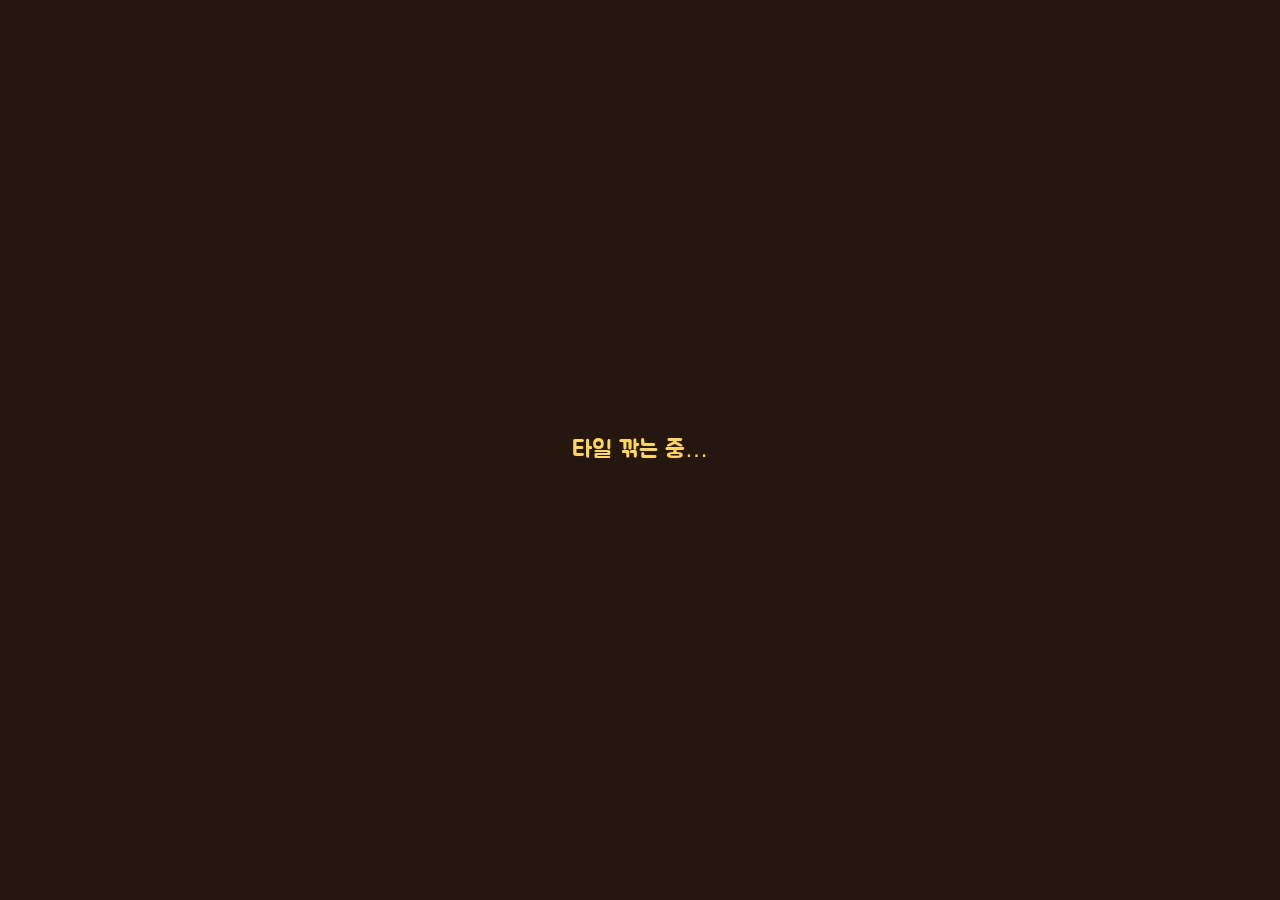
==== index.html @ 224e346f "시험 끝! 타일 배틀: 3D 타일 클라이밍 게임 첫 버전 - Three.js 3D 테이블·타일·연출, Web Audio 합성 사운드 - AI 대전(3단계)과 한 기기 핫시트 모드 " ====
<!doctype html>
<html lang="ko">
<head>
  <meta charset="utf-8" />
  <meta name="viewport" content="width=device-width, initial-scale=1, viewport-fit=cover, user-scalable=no" />
  <meta name="theme-color" content="#24170f" />
  <meta name="description" content="시험 끝나고 친구들과 즐기는 3D 타일 클라이밍 게임" />
  <title>시험 끝! 타일 배틀</title>
  <link rel="preconnect" href="https://fonts.googleapis.com" />
  <link rel="preconnect" href="https://fonts.gstatic.com" crossorigin />
  <link href="https://fonts.googleapis.com/css2?family=Jua&family=IBM+Plex+Sans+KR:wght@400;600&display=swap" rel="stylesheet" />
  <link rel="stylesheet" href="./style.css" />
  <script type="importmap">
    {
      "imports": {
        "three": "https://cdn.jsdelivr.net/npm/three@0.160.0/build/three.module.js",
        "three/addons/": "https://cdn.jsdelivr.net/npm/three@0.160.0/examples/jsm/"
      }
    }
  </script>
</head>
<body>
  <div id="stage"></div>
  <div id="labels" aria-hidden="true"></div>
  <canvas id="confetti" aria-hidden="true"></canvas>

  <!-- 불러오는 중 -->
  <div id="loading" class="screen is-active">
    <p class="loading-text">타일 깎는 중…</p>
  </div>

  <!-- 타이틀 -->
  <section id="screen-title" class="screen" aria-label="타이틀">
    <div class="title-wrap">
      <div class="stamp">시험 끝!</div>
      <h1 class="title">타일 배틀</h1>
      <p class="title-sub">숫자 타일로 겨루는 클라이밍 게임</p>
      <button class="btn primary big" id="btn-title-start">시작하기</button>
    </div>
  </section>

  <!-- 메인 메뉴 -->
  <section id="screen-menu" class="screen" aria-label="메인 메뉴">
    <div class="sheet menu-sheet">
      <header class="sheet-head"><span class="mini-stamp">끝!</span> 타일 배틀</header>
      <div class="menu-list">
        <button class="btn primary big" data-go="solo">🤖 혼자 하기 <small>AI와 대결</small></button>
        <button class="btn big" data-go="hot">👥 같이 하기 <small>한 기기로 돌려 가며</small></button>
        <button class="btn" data-go="tutorial">🎓 튜토리얼 다시 보기</button>
        <div class="menu-row">
          <button class="btn" data-go="rules">📜 규칙</button>
          <button class="btn" data-go="settings">⚙️ 설정</button>
        </div>
      </div>
    </div>
  </section>

  <!-- 게임 설정 -->
  <section id="screen-setup" class="screen" aria-label="게임 설정">
    <form class="sheet setup-sheet" id="setup-form" onsubmit="return false">
      <header class="sheet-head" id="setup-title">혼자 하기</header>
      <div class="field" id="field-nick">
        <label for="nick">닉네임</label>
        <input id="nick" maxlength="8" autocomplete="off" />
      </div>
      <fieldset class="field">
        <legend>인원</legend>
        <div class="seg" data-name="count">
          <label><input type="radio" name="count" value="3" checked /><span>3명</span></label>
          <label><input type="radio" name="count" value="4" /><span>4명</span></label>
          <label><input type="radio" name="count" value="5" /><span>5명</span></label>
        </div>
      </fieldset>
      <fieldset class="field" id="field-diff">
        <legend>AI 난이도</legend>
        <div class="seg">
          <label><input type="radio" name="diff" value="easy" /><span>쉬움</span></label>
          <label><input type="radio" name="diff" value="normal" checked /><span>보통</span></label>
          <label><input type="radio" name="diff" value="hard" /><span>어려움</span></label>
        </div>
      </fieldset>
      <fieldset class="field">
        <legend>라운드 수</legend>
        <div class="seg">
          <label><input type="radio" name="rounds" value="3" /><span>3판</span></label>
          <label><input type="radio" name="rounds" value="5" checked /><span>5판</span></label>
          <label><input type="radio" name="rounds" value="7" /><span>7판</span></label>
        </div>
      </fieldset>
      <div class="field" id="field-names" hidden>
        <label>참가자 이름</label>
        <div id="names-list" class="names-list"></div>
      </div>
      <div class="sheet-actions">
        <button type="button" class="btn" data-go="menu">뒤로</button>
        <button type="button" class="btn primary" id="btn-start-game">게임 시작</button>
      </div>
    </form>
  </section>

  <!-- 설정 -->
  <section id="screen-settings" class="screen" aria-label="설정">
    <div class="sheet">
      <header class="sheet-head">설정</header>
      <div class="field">
        <label for="vol-bgm">배경음 <output id="out-bgm"></output></label>
        <input type="range" id="vol-bgm" min="0" max="1" step="0.05" />
      </div>
      <div class="field">
        <label for="vol-sfx">효과음 <output id="out-sfx"></output></label>
        <input type="range" id="vol-sfx" min="0" max="1" step="0.05" />
      </div>
      <label class="check"><input type="checkbox" id="chk-mute" /> 모든 소리 끄기</label>
      <fieldset class="field">
        <legend>그래픽 품질</legend>
        <div class="seg">
          <label><input type="radio" name="quality" value="high" /><span>높음</span></label>
          <label><input type="radio" name="quality" value="low" /><span>낮음 (느린 PC)</span></label>
        </div>
      </fieldset>
      <div class="sheet-actions">
        <button class="btn" id="btn-reset-tutorial">튜토리얼 처음부터 다시 띄우기</button>
        <button class="btn primary" data-go="menu">완료</button>
      </div>
    </div>
  </section>

  <!-- 규칙 -->
  <section id="screen-rules" class="screen" aria-label="규칙">
    <div class="sheet rules-sheet">
      <header class="sheet-head">규칙 한눈에 보기</header>
      <div class="rules-body" id="rules-body"></div>
      <div class="sheet-actions">
        <button class="btn primary" data-go="menu">닫기</button>
      </div>
    </div>
  </section>

  <!-- 게임 HUD -->
  <div id="hud" hidden>
    <div class="hud-top">
      <button class="icon-btn" id="btn-pause" aria-label="메뉴">☰</button>
      <div class="hud-info">
        <div class="hud-round" id="hud-round">라운드 1/5</div>
        <div class="hud-table" id="hud-table">구름 3을 가진 사람이 먼저 내요</div>
      </div>
      <button class="icon-btn" id="btn-sound" aria-label="소리 켜기/끄기">🔊</button>
      <button class="icon-btn" id="btn-help" aria-label="족보 강약표">?</button>
    </div>
    <div class="me-box" id="me-box"></div>
    <div class="turn-flag" id="turn-flag" hidden>내 차례!</div>
    <div class="action-bar" id="action-bar">
      <button class="btn sort-btn" id="btn-sort" aria-label="정렬 바꾸기">⇅ 숫자순</button>
      <button class="btn" id="btn-hint">💡 힌트</button>
      <button class="btn" id="btn-pass">패스</button>
      <button class="btn primary" id="btn-play">내기</button>
    </div>
  </div>

  <!-- 족보 강약표 -->
  <aside id="help-panel" class="sheet help-panel" hidden aria-label="족보 강약표">
    <header class="sheet-head">족보 강약표 <button class="icon-btn close" id="btn-help-close" aria-label="닫기">✕</button></header>
    <div id="help-body"></div>
  </aside>

  <!-- 튜토리얼 -->
  <div id="tutorial-layer" hidden>
    <div class="tut-spot" id="tut-spot"></div>
    <div class="tut-bubble" id="tut-bubble" role="dialog" aria-live="polite">
      <div class="tut-progress" id="tut-progress">1/6</div>
      <h2 id="tut-title"></h2>
      <div id="tut-body"></div>
      <div class="tut-actions">
        <button class="btn small" id="tut-skip">튜토리얼 건너뛰기</button>
        <span class="spacer"></span>
        <button class="btn small" id="tut-prev">이전</button>
        <button class="btn small primary" id="tut-next">다음</button>
      </div>
    </div>
  </div>

  <!-- 공용 모달 -->
  <div id="modal" class="modal" hidden>
    <div class="sheet modal-sheet" role="dialog" aria-modal="true">
      <header class="sheet-head" id="modal-title"></header>
      <div id="modal-body"></div>
      <div class="sheet-actions" id="modal-actions"></div>
    </div>
  </div>

  <div id="banner" class="banner" aria-live="polite"></div>
  <div id="toast" class="toast" role="status" aria-live="polite"></div>

  <noscript>이 게임은 자바스크립트가 필요해요.</noscript>
  <script type="module" src="./js/main.js"></script>
  <script>
    // 학교망에서 CDN이 막혀 모듈을 못 불러오면 안내
    setTimeout(function () {
      var l = document.getElementById("loading");
      if (l && l.classList.contains("is-active")) l.innerHTML = "<p class=loading-text>불러오기가 오래 걸려요. 인터넷 연결을 확인하고 새로고침해 주세요.</p>";
    }, 15000);
  </script>
</body>
</html>
---- style.css ----
/* 시험 끝! 타일 배틀 — OMR 답안지 + 칠판 펠트 */
:root {
  --ink: #1d2b4f;          /* 남색 사인펜 */
  --ink-soft: #4a5679;
  --omr: #d9486a;          /* OMR 카드 분홍 선 */
  --omr-line: #f6d3dc;
  --paper: #ffffff;
  --hl: #ffd84d;           /* 형광펜 */
  --felt: #1f5240;
  --wood: #24170f;
  --ok: #15803d;
  --radius-lg: 18px;
  --radius-sm: 12px;
  --bar-h: 76px;
  --safe-b: env(safe-area-inset-bottom, 0px);
  --safe-t: env(safe-area-inset-top, 0px);
  --display: "Jua", "Apple SD Gothic Neo", "Malgun Gothic", sans-serif;
  --body: "IBM Plex Sans KR", "Apple SD Gothic Neo", "Malgun Gothic", sans-serif;
}

* { box-sizing: border-box; }
html, body {
  margin: 0;
  height: 100%;
  overflow: hidden;
  background: var(--wood);
  color: var(--ink);
  font-family: var(--body);
  -webkit-tap-highlight-color: transparent;
  touch-action: manipulation;
  user-select: none;
}
button, input { font: inherit; color: inherit; }
[hidden] { display: none !important; }

#stage { position: fixed; inset: 0; }
#stage canvas { display: block; width: 100%; height: 100%; touch-action: none; }
#confetti { position: fixed; inset: 0; width: 100%; height: 100%; pointer-events: none; z-index: 60; }
#labels { position: fixed; inset: 0; pointer-events: none; z-index: 5; }

/* ---------- 화면 ---------- */
.screen {
  position: fixed; inset: 0;
  display: none;
  align-items: center; justify-content: center;
  padding: calc(16px + var(--safe-t)) 16px calc(16px + var(--safe-b));
  z-index: 20;
  overflow-y: auto;
}
.screen.is-active { display: flex; }
#loading { background: var(--wood); z-index: 100; }
.loading-text { font-family: var(--display); color: var(--hl); font-size: 1.5rem; }

/* ---------- 답안지 시트 ---------- */
.sheet {
  position: relative;
  width: min(440px, 100%);
  max-height: 100%;
  overflow-y: auto;
  background:
    linear-gradient(90deg, transparent 22px, var(--omr) 22px, var(--omr) 24px, transparent 24px, transparent 27px, var(--omr) 27px, var(--omr) 28px, transparent 28px),
    repeating-linear-gradient(180deg, var(--paper) 0 31px, var(--omr-line) 31px 32px);
  border-radius: var(--radius-lg);
  padding: 0 20px 20px 44px;
  box-shadow: 0 18px 40px rgba(0, 0, 0, 0.45), 0 2px 0 rgba(0, 0, 0, 0.15);
}
.sheet-head {
  position: sticky; top: 0; z-index: 1;
  margin: 0 -20px 14px -44px;
  padding: 14px 20px 12px 44px;
  background: var(--omr);
  color: #fff;
  font-family: var(--display);
  font-size: 1.45rem;
  letter-spacing: 0.02em;
  border-radius: var(--radius-lg) var(--radius-lg) 0 0;
  display: flex; align-items: center; gap: 10px;
}
.mini-stamp {
  display: inline-grid; place-items: center;
  width: 40px; height: 40px;
  border: 3px solid #fff; border-radius: 50%;
  font-size: 1rem; transform: rotate(-12deg);
}
.sheet-actions { display: flex; gap: 10px; justify-content: flex-end; flex-wrap: wrap; margin-top: 18px; }

/* ---------- 버튼 ---------- */
.btn {
  min-height: 48px;
  padding: 10px 18px;
  border: 2.5px solid var(--ink);
  border-radius: var(--radius-sm);
  background: var(--paper);
  color: var(--ink);
  font-family: var(--display);
  font-size: 1.1rem;
  cursor: pointer;
  box-shadow: 0 3px 0 var(--ink);
  transition: transform 0.08s, box-shadow 0.08s, background 0.15s;
}
.btn:active { transform: translateY(3px); box-shadow: 0 0 0 var(--ink); }
.btn:focus-visible, .icon-btn:focus-visible, .seg input:focus-visible + span { outline: 3px solid var(--hl); outline-offset: 3px; }
.btn.primary { background: var(--hl); }
.btn.big { min-height: 64px; font-size: 1.3rem; display: flex; flex-direction: column; align-items: center; justify-content: center; gap: 2px; }
.btn.big small { font-family: var(--body); font-size: 0.8rem; color: var(--ink-soft); }
.btn.small { min-height: 44px; padding: 6px 12px; font-size: 0.98rem; }
.btn.is-off { opacity: 0.42; box-shadow: none; transform: none; }
.btn.is-on { background: var(--ink); color: #fff; }

.icon-btn {
  width: 46px; height: 46px;
  border: none; border-radius: 50%;
  background: rgba(255, 255, 255, 0.92);
  color: var(--ink);
  font-size: 1.25rem; font-weight: 700;
  cursor: pointer;
  box-shadow: 0 3px 10px rgba(0, 0, 0, 0.35);
  flex: none;
}
.icon-btn.close { margin-left: auto; width: 38px; height: 38px; background: rgba(255,255,255,0.2); color: #fff; box-shadow: none; }

/* ---------- 타이틀 ---------- */
#screen-title { background: radial-gradient(ellipse at center, transparent 30%, rgba(20, 12, 6, 0.55) 100%); }
.title-wrap { text-align: center; color: #fff; text-shadow: 0 4px 18px rgba(0, 0, 0, 0.6); }
.stamp {
  display: inline-block;
  font-family: var(--display);
  font-size: clamp(2.4rem, 9vw, 4rem);
  color: var(--omr);
  border: 6px solid var(--omr);
  border-radius: 22px;
  padding: 2px 22px;
  background: rgba(255, 255, 255, 0.93);
  text-shadow: none;
  transform: rotate(-8deg);
  animation: stamp 0.7s cubic-bezier(.2,1.6,.4,1) 0.2s both;
}
@keyframes stamp { from { transform: rotate(-8deg) scale(2.6); opacity: 0; } to { transform: rotate(-8deg) scale(1); opacity: 1; } }
.title {
  margin: 10px 0 4px;
  font-family: var(--display);
  font-weight: 400;
  font-size: clamp(3.4rem, 15vw, 7rem);
  line-height: 1;
  color: var(--hl);
}
.title-sub { margin: 0 0 26px; font-size: 1.05rem; opacity: 0.9; }
.title-wrap .btn { display: inline-flex; padding: 10px 40px; }

/* ---------- 메뉴 ---------- */
.menu-list { display: grid; gap: 12px; }
.menu-row { display: grid; grid-template-columns: 1fr 1fr; gap: 12px; }

/* ---------- 폼 ---------- */
.field { border: 0; margin: 0 0 14px; padding: 0; }
.field > label, .field > legend { display: block; font-family: var(--display); font-size: 1.05rem; margin-bottom: 6px; padding: 0; }
.field input[type="text"], .field input:not([type]), .names-list input {
  width: 100%; min-height: 46px;
  border: 2px solid var(--ink); border-radius: 10px;
  padding: 8px 12px; background: #fff; user-select: text;
}
.seg { display: flex; gap: 8px; flex-wrap: wrap; }
.seg label { flex: 1; min-width: 70px; }
.seg input { position: absolute; opacity: 0; pointer-events: none; }
.seg span {
  display: flex; align-items: center; justify-content: center; gap: 6px;
  min-height: 46px; padding: 6px 10px;
  border: 2px solid var(--ink); border-radius: 999px;
  background: #fff; cursor: pointer;
  font-family: var(--display);
}
.seg span::before { content: ""; width: 14px; height: 18px; border: 2px solid var(--ink); border-radius: 50%; flex: none; }
.seg input:checked + span::before { background: var(--ink); }
.seg input:checked + span { background: var(--hl); }
.names-list { display: grid; gap: 8px; }
.check { display: flex; align-items: center; gap: 10px; min-height: 44px; font-family: var(--display); margin-bottom: 12px; }
.check input { width: 22px; height: 22px; accent-color: var(--ink); }
input[type="range"] { width: 100%; accent-color: var(--omr); height: 32px; }
output { float: right; font-family: var(--body); color: var(--ink-soft); }

.rules-sheet { width: min(620px, 100%); }
.rules-body { line-height: 1.75; }
.rules-body h3 { font-family: var(--display); font-weight: 400; font-size: 1.15rem; margin: 16px 0 4px; color: var(--omr); }
.rules-body p, .rules-body ul { margin: 0 0 8px; }
.rules-body ul { padding-left: 20px; }

/* ---------- HUD ---------- */
#hud { position: fixed; inset: 0; pointer-events: none; z-index: 10; }
#hud > * { pointer-events: auto; }
.hud-top {
  position: absolute; top: calc(10px + var(--safe-t)); left: 10px; right: 10px;
  display: flex; align-items: center; gap: 8px;
  pointer-events: none;
}
.hud-top > * { pointer-events: auto; }
.hud-info {
  flex: 1; min-width: 0;
  display: flex; flex-direction: column; align-items: center;
  pointer-events: none !important;
}
.hud-round {
  font-family: var(--display); color: var(--hl); font-size: 0.95rem;
  text-shadow: 0 2px 6px rgba(0,0,0,.6);
}
.hud-table {
  max-width: 100%;
  margin-top: 4px;
  padding: 6px 14px;
  background: rgba(255,255,255,0.94);
  border-radius: 999px;
  font-family: var(--display);
  font-size: 1rem;
  white-space: nowrap; overflow: hidden; text-overflow: ellipsis;
  box-shadow: 0 3px 10px rgba(0,0,0,.3);
}
.hud-table img { width: 18px; height: 18px; vertical-align: -3px; }
.me-box {
  position: absolute; left: 10px; top: calc(64px + var(--safe-t));
  padding: 6px 12px;
  background: rgba(29, 43, 79, 0.88);
  color: #fff;
  border-radius: 12px;
  font-size: 0.9rem;
  pointer-events: none !important;
}
.me-box b { color: var(--hl); font-family: var(--display); font-weight: 400; font-size: 1.05rem; }
.turn-flag {
  position: absolute; left: 50%; bottom: calc(var(--bar-h) + var(--safe-b) + 4px);
  margin-left: -50px; width: 100px; text-align: center;
  z-index: 2;
  padding: 6px 14px;
  background: var(--hl);
  border: 2.5px solid var(--ink);
  border-radius: 12px;
  font-family: var(--display); font-size: 1.1rem;
  animation: bob 1.2s ease-in-out infinite;
  pointer-events: none !important;
}
@keyframes bob { 50% { transform: translateY(-4px); } }
.action-bar {
  position: absolute; left: 0; right: 0; bottom: 0;
  height: calc(var(--bar-h) + var(--safe-b));
  padding: 10px 12px calc(10px + var(--safe-b));
  display: flex; align-items: center; justify-content: center; gap: 8px;
  background: linear-gradient(180deg, rgba(36,23,15,0) 0%, rgba(36,23,15,0.85) 40%);
}
.action-bar .btn { min-width: 76px; }
#btn-play { min-width: 104px; font-size: 1.25rem; }
.sort-btn { margin-right: auto; }
.action-bar.is-waiting #btn-play, .action-bar.is-waiting #btn-pass, .action-bar.is-waiting #btn-hint { opacity: 0.42; box-shadow: none; }

/* 좌석 이름표 */
.seat-label {
  position: absolute; left: 0; top: 0;
  transform: translate(-50%, -100%);
  min-width: 96px;
  padding: 6px 10px 6px 8px;
  background: rgba(255,255,255,0.95);
  border: 2.5px solid transparent;
  border-radius: 14px;
  display: flex; align-items: center; gap: 8px;
  box-shadow: 0 4px 12px rgba(0,0,0,.35);
  font-size: 0.85rem;
  white-space: nowrap;
  transition: border-color .2s;
}
.seat-label.is-turn { border-color: var(--hl); box-shadow: 0 0 0 4px rgba(255,216,77,.45), 0 4px 12px rgba(0,0,0,.35); }
.seat-label .avatar { font-size: 1.7rem; line-height: 1; }
.seat-label .name { font-family: var(--display); font-size: 1rem; display: block; }
.seat-label .meta { color: var(--ink-soft); }
.seat-label .bubble {
  position: absolute; left: 50%; bottom: calc(100% + 6px);
  transform: translateX(-50%);
  padding: 4px 10px;
  background: var(--ink); color: #fff;
  border-radius: 10px;
  font-family: var(--display); font-size: 0.95rem;
  opacity: 0; transition: opacity .2s;
}
.seat-label .bubble.show { opacity: 1; }

/* ---------- 강약표 ---------- */
.help-panel {
  position: fixed; z-index: 40;
  top: calc(64px + var(--safe-t)); right: 12px;
  width: min(360px, calc(100% - 24px));
  max-height: calc(100% - 64px - var(--bar-h) - var(--safe-b) - var(--safe-t) - 16px);
}
.help-row { display: flex; align-items: center; gap: 8px; min-height: 32px; font-size: 0.92rem; }
.help-row strong { font-family: var(--display); font-weight: 400; font-size: 1rem; min-width: 7.5em; }
.help-tiles { display: flex; gap: 2px; flex-wrap: wrap; align-items: center; }
.help-tiles img { width: 22px; height: auto; border-radius: 3px; box-shadow: 0 1px 2px rgba(0,0,0,.3); }
.help-panel h4 { font-family: var(--display); font-weight: 400; margin: 12px 0 4px; color: var(--omr); font-size: 1.05rem; }
.suit-chip { display: inline-flex; align-items: center; gap: 2px; }
.suit-chip img { width: 20px; height: 20px; }

/* ---------- 모달 ---------- */
.modal {
  position: fixed; inset: 0; z-index: 50;
  display: flex; align-items: center; justify-content: center;
  padding: calc(16px + var(--safe-t)) 16px calc(16px + var(--safe-b));
  background: rgba(20, 12, 6, 0.55);
}
.modal.is-opaque { background: var(--felt); }
.modal-sheet { width: min(520px, 100%); animation: pop .25s cubic-bezier(.2,1.4,.4,1); }
@keyframes pop { from { transform: scale(.9); opacity: 0; } }
.result-table { width: 100%; border-collapse: collapse; font-size: 0.95rem; }
.result-table th, .result-table td { padding: 6px 4px; text-align: center; border-bottom: 1px solid var(--omr-line); height: 32px; }
.result-table th { font-family: var(--display); font-weight: 400; color: var(--ink-soft); }
.result-table td:first-child, .result-table th:first-child { text-align: left; }
.plus { color: var(--ok); font-weight: 600; }
.minus { color: var(--omr); font-weight: 600; }
.handoff { text-align: center; padding: 10px 0; }
.handoff .avatar { font-size: 4rem; }
.handoff p { font-size: 1.1rem; }
.note { color: var(--ink-soft); font-size: 0.9rem; margin: 8px 0 0; }

/* 시상대 */
.podium { display: flex; align-items: flex-end; justify-content: center; gap: 8px; height: 220px; margin: 6px 0 10px; }
.podium .step { flex: 1; max-width: 120px; display: flex; flex-direction: column; align-items: center; justify-content: flex-end; }
.podium .who { text-align: center; font-family: var(--display); font-size: 1rem; margin-bottom: 4px; }
.podium .who .avatar { display: block; font-size: 2.2rem; }
.podium .block {
  width: 100%;
  background: var(--ink); color: var(--hl);
  border-radius: 10px 10px 0 0;
  display: grid; place-items: center;
  font-family: var(--display); font-size: 1.8rem;
  transform-origin: bottom;
  animation: rise .7s cubic-bezier(.2,1.2,.4,1) both;
}
.podium .s1 .block { height: 120px; background: var(--omr); color: #fff; animation-delay: .9s; }
.podium .s2 .block { height: 84px; animation-delay: .5s; }
.podium .s3 .block { height: 56px; animation-delay: .1s; }
@keyframes rise { from { transform: scaleY(0); } }
.rest-list { margin: 0; padding: 0; list-style: none; line-height: 32px; }

/* ---------- 튜토리얼 ---------- */
#tutorial-layer { position: fixed; inset: 0; z-index: 30; pointer-events: none; }
.tut-spot {
  position: fixed;
  border-radius: 16px;
  box-shadow: 0 0 0 9999px rgba(10, 6, 3, 0.5);
  border: 3px dashed var(--hl);
  transition: all .35s cubic-bezier(.3,1,.4,1);
  pointer-events: none;
}
.tut-spot.is-none { box-shadow: none; border-color: transparent; }
.tut-bubble {
  position: fixed;
  left: 50%; top: calc(66px + var(--safe-t));
  transform: translateX(-50%);
  width: min(520px, calc(100% - 24px));
  max-height: 60vh;
  overflow-y: auto;
  padding: 14px 16px 0;
  background: var(--paper);
  border: 3px solid var(--ink);
  border-radius: var(--radius-lg);
  box-shadow: 0 10px 30px rgba(0,0,0,.45);
  pointer-events: auto;
  line-height: 1.6;
}
.tut-bubble h2 { font-family: var(--display); font-weight: 400; font-size: 1.3rem; margin: 0 0 4px; }
.tut-bubble p { margin: 0 0 6px; }
.tut-progress { position: absolute; top: 12px; right: 14px; font-family: var(--display); color: var(--omr); }
.tut-actions {
  position: sticky; bottom: 0;
  display: flex; gap: 8px; align-items: center;
  margin-top: 8px; padding: 6px 0 12px;
  background: var(--paper);
}
.tut-actions .spacer { flex: 1; }
.tut-ok { color: var(--ok); font-family: var(--display); font-size: 1.05rem; }
.tut-label {
  position: absolute; transform: translate(-100%, -50%);
  padding: 3px 10px;
  background: rgba(255,255,255,.95); color: var(--ink);
  border-radius: 8px;
  font-family: var(--display); font-size: 0.95rem;
  white-space: nowrap;
  box-shadow: 0 2px 8px rgba(0,0,0,.35);
}
.score-ex { width: 100%; border-collapse: collapse; margin: 4px 0; font-size: 0.92rem; }
.score-ex td { padding: 3px 4px; border-bottom: 1px solid var(--omr-line); }

/* ---------- 배너 / 토스트 ---------- */
.banner {
  position: fixed; left: 50%; top: 32%;
  transform: translate(-50%, -50%) scale(.6);
  z-index: 45;
  font-family: var(--display);
  font-size: clamp(2.2rem, 9vw, 4.4rem);
  color: var(--hl);
  -webkit-text-stroke: 2px var(--ink);
  text-shadow: 0 6px 0 var(--ink), 0 10px 24px rgba(0,0,0,.5);
  white-space: nowrap;
  opacity: 0;
  pointer-events: none;
}
.banner.show { animation: banner 1.5s cubic-bezier(.2,1.3,.4,1) forwards; }
@keyframes banner {
  0% { opacity: 0; transform: translate(-50%, -50%) scale(.5) rotate(-6deg); }
  15% { opacity: 1; transform: translate(-50%, -50%) scale(1.05) rotate(-3deg); }
  75% { opacity: 1; transform: translate(-50%, -50%) scale(1) rotate(-3deg); }
  100% { opacity: 0; transform: translate(-50%, -60%) scale(1) rotate(-3deg); }
}
.toast {
  position: fixed; left: 50%; bottom: calc(var(--bar-h) + var(--safe-b) + 56px);
  transform: translate(-50%, 20px);
  z-index: 55;
  max-width: calc(100% - 32px);
  padding: 10px 18px;
  background: var(--ink); color: #fff;
  border-radius: 12px;
  font-size: 0.98rem;
  opacity: 0; pointer-events: none;
  transition: opacity .2s, transform .2s;
}
.toast.show { opacity: 1; transform: translate(-50%, 0); }

/* ---------- 좁은 화면 ---------- */
@media (max-width: 560px) {
  :root { --bar-h: 70px; }
  .action-bar { gap: 6px; padding-left: 8px; padding-right: 8px; }
  .action-bar .btn { min-width: 0; padding: 6px 10px; font-size: 1rem; }
  #btn-play { min-width: 76px; font-size: 1.1rem; }
  .sort-btn { font-size: 0.88rem !important; }
  .seat-label { min-width: 0; padding: 4px 8px 4px 6px; gap: 5px; font-size: 0.75rem; }
  .seat-label .avatar { font-size: 1.3rem; }
  .seat-label .name { font-size: 0.88rem; }
  .sheet { padding-left: 38px; padding-right: 14px; }
  .sheet-head { margin-left: -38px; margin-right: -14px; padding-left: 38px; }
  .tut-bubble { font-size: 0.92rem; }
}

@media (prefers-reduced-motion: reduce) {
  *, *::before, *::after { animation-duration: .01ms !important; animation-iteration-count: 1 !important; transition-duration: .01ms !important; }
}
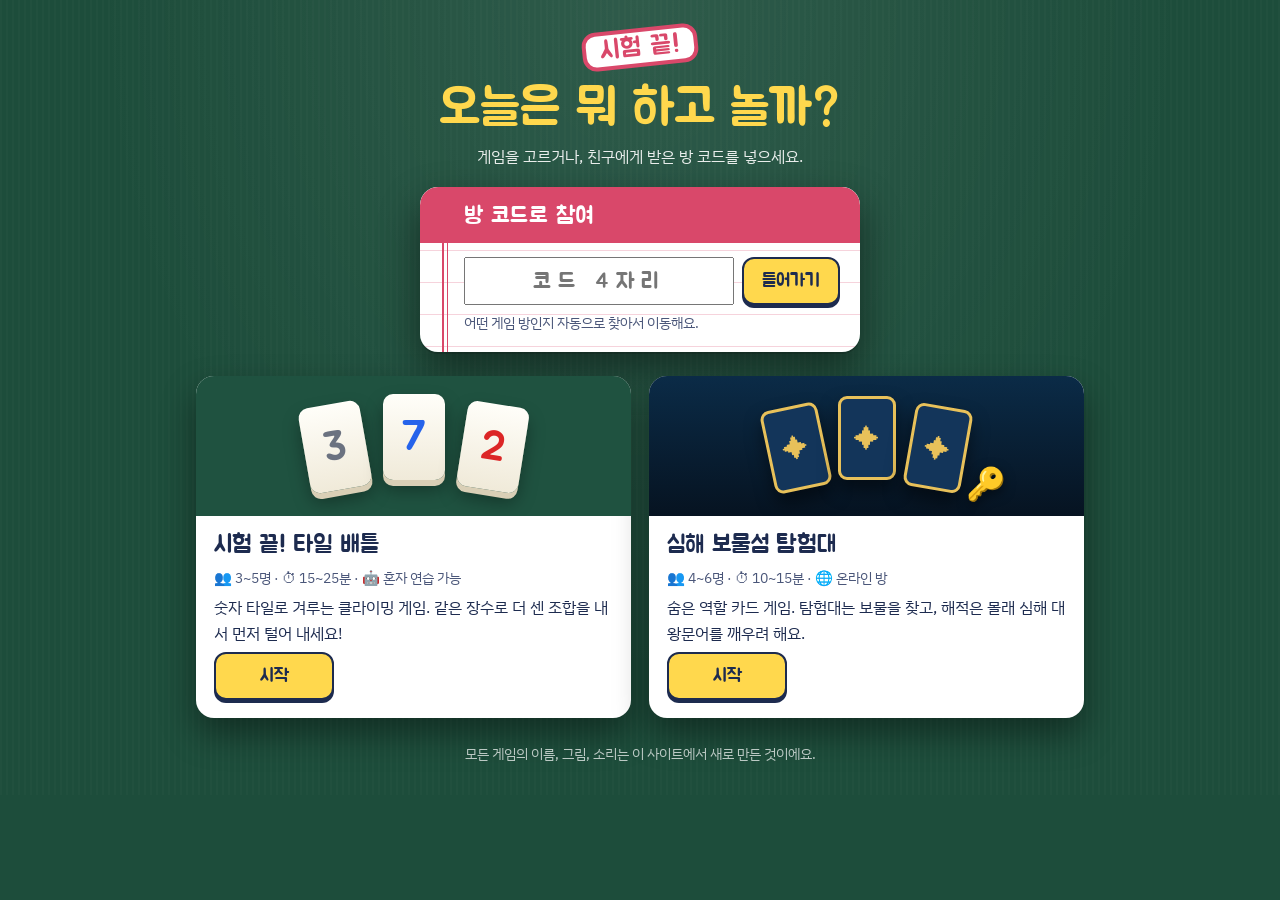
==== commit dcffb776: "게임 모음 허브 + 공용 대기방 서버 + 새 게임 '심해 보물섬 탐험대' - 첫 화면을 게임 고르기 허브로: 방 코드를 넣으면 어떤 게임인지 찾아서 이동, 예전 ?room= 링크 " ====
--- a/index.html
+++ b/index.html
@@ -2,203 +2,61 @@
 <html lang="ko">
 <head>
   <meta charset="utf-8" />
-  <meta name="viewport" content="width=device-width, initial-scale=1, viewport-fit=cover, user-scalable=no" />
-  <meta name="theme-color" content="#24170f" />
-  <meta name="description" content="시험 끝나고 친구들과 즐기는 3D 타일 클라이밍 게임" />
-  <title>시험 끝! 타일 배틀</title>
+  <meta name="viewport" content="width=device-width, initial-scale=1, viewport-fit=cover" />
+  <meta name="theme-color" content="#1d4d3b" />
+  <meta name="description" content="시험 끝나고 친구들과 즐기는 교실 게임 모음" />
+  <title>시험 끝! 게임 모음</title>
   <link rel="preconnect" href="https://fonts.googleapis.com" />
   <link rel="preconnect" href="https://fonts.gstatic.com" crossorigin />
   <link href="https://fonts.googleapis.com/css2?family=Jua&family=IBM+Plex+Sans+KR:wght@400;600&display=swap" rel="stylesheet" />
-  <link rel="stylesheet" href="./style.css" />
-  <script type="importmap">
-    {
-      "imports": {
-        "three": "https://cdn.jsdelivr.net/npm/three@0.160.0/build/three.module.js",
-        "three/addons/": "https://cdn.jsdelivr.net/npm/three@0.160.0/examples/jsm/"
-      }
-    }
-  </script>
+  <link rel="stylesheet" href="./shared/ui-core.css" />
+  <link rel="stylesheet" href="./hub.css" />
 </head>
-<body>
-  <div id="stage"></div>
-  <div id="labels" aria-hidden="true"></div>
-  <canvas id="confetti" aria-hidden="true"></canvas>
+<body class="hub">
+  <main class="hub-wrap">
+    <header class="hub-head">
+      <span class="stamp">시험 끝!</span>
+      <h1>오늘은 뭐 하고 놀까?</h1>
+      <p>게임을 고르거나, 친구에게 받은 방 코드를 넣으세요.</p>
+    </header>
 
-  <!-- 불러오는 중 -->
-  <div id="loading" class="screen is-active">
-    <p class="loading-text">타일 깎는 중…</p>
-  </div>
+    <section class="sheet join-sheet" aria-labelledby="join-title">
+      <header class="sheet-head" id="join-title">방 코드로 참여</header>
+      <div class="join-row">
+        <input id="hub-code" inputmode="numeric" pattern="[0-9]*" maxlength="4" placeholder="코드 4자리" autocomplete="off" aria-label="방 코드 4자리" />
+        <button class="btn primary" id="btn-hub-join">들어가기</button>
+      </div>
+      <p class="note" id="hub-join-note">어떤 게임 방인지 자동으로 찾아서 이동해요.</p>
+    </section>
 
-  <!-- 타이틀 -->
-  <section id="screen-title" class="screen" aria-label="타이틀">
-    <div class="title-wrap">
-      <div class="stamp">시험 끝!</div>
-      <h1 class="title">타일 배틀</h1>
-      <p class="title-sub">숫자 타일로 겨루는 클라이밍 게임</p>
-      <button class="btn primary big" id="btn-title-start">시작하기</button>
-    </div>
-  </section>
+    <section class="game-list" aria-label="게임 목록">
+      <article class="game-card tiles">
+        <div class="art" aria-hidden="true">
+          <span class="t t1">3</span><span class="t t2">7</span><span class="t t3">2</span>
+        </div>
+        <div class="body">
+          <h2>시험 끝! 타일 배틀</h2>
+          <p class="meta">👥 3~5명 · ⏱ 15~25분 · 🤖 혼자 연습 가능</p>
+          <p>숫자 타일로 겨루는 클라이밍 게임. 같은 장수로 더 센 조합을 내서 먼저 털어 내세요!</p>
+          <a class="btn primary" href="./games/tile-battle/">시작</a>
+        </div>
+      </article>
+      <article class="game-card sea">
+        <div class="art" aria-hidden="true">
+          <span class="c c1"></span><span class="c c2"></span><span class="c c3"></span><span class="key">🔑</span>
+        </div>
+        <div class="body">
+          <h2>심해 보물섬 탐험대</h2>
+          <p class="meta">👥 4~6명 · ⏱ 10~15분 · 🌐 온라인 방</p>
+          <p>숨은 역할 카드 게임. 탐험대는 보물을 찾고, 해적은 몰래 심해 대왕문어를 깨우려 해요.</p>
+          <a class="btn primary" href="./games/deep-sea/">시작</a>
+        </div>
+      </article>
+    </section>
+    <footer class="hub-foot">모든 게임의 이름, 그림, 소리는 이 사이트에서 새로 만든 것이에요.</footer>
+  </main>
 
-  <!-- 메인 메뉴 -->
-  <section id="screen-menu" class="screen" aria-label="메인 메뉴">
-    <div class="sheet menu-sheet">
-      <header class="sheet-head"><span class="mini-stamp">끝!</span> 타일 배틀</header>
-      <div class="menu-list">
-        <button class="btn primary big" data-go="solo">🤖 혼자 하기 <small>AI와 대결</small></button>
-        <button class="btn big" data-go="hot">👥 같이 하기 <small>한 기기로 돌려 가며</small></button>
-        <button class="btn" data-go="tutorial">🎓 튜토리얼 다시 보기</button>
-        <div class="menu-row">
-          <button class="btn" data-go="rules">📜 규칙</button>
-          <button class="btn" data-go="settings">⚙️ 설정</button>
-        </div>
-      </div>
-    </div>
-  </section>
-
-  <!-- 게임 설정 -->
-  <section id="screen-setup" class="screen" aria-label="게임 설정">
-    <form class="sheet setup-sheet" id="setup-form" onsubmit="return false">
-      <header class="sheet-head" id="setup-title">혼자 하기</header>
-      <div class="field" id="field-nick">
-        <label for="nick">닉네임</label>
-        <input id="nick" maxlength="8" autocomplete="off" />
-      </div>
-      <fieldset class="field">
-        <legend>인원</legend>
-        <div class="seg" data-name="count">
-          <label><input type="radio" name="count" value="3" checked /><span>3명</span></label>
-          <label><input type="radio" name="count" value="4" /><span>4명</span></label>
-          <label><input type="radio" name="count" value="5" /><span>5명</span></label>
-        </div>
-      </fieldset>
-      <fieldset class="field" id="field-diff">
-        <legend>AI 난이도</legend>
-        <div class="seg">
-          <label><input type="radio" name="diff" value="easy" /><span>쉬움</span></label>
-          <label><input type="radio" name="diff" value="normal" checked /><span>보통</span></label>
-          <label><input type="radio" name="diff" value="hard" /><span>어려움</span></label>
-        </div>
-      </fieldset>
-      <fieldset class="field">
-        <legend>라운드 수</legend>
-        <div class="seg">
-          <label><input type="radio" name="rounds" value="3" /><span>3판</span></label>
-          <label><input type="radio" name="rounds" value="5" checked /><span>5판</span></label>
-          <label><input type="radio" name="rounds" value="7" /><span>7판</span></label>
-        </div>
-      </fieldset>
-      <div class="field" id="field-names" hidden>
-        <label>참가자 이름</label>
-        <div id="names-list" class="names-list"></div>
-      </div>
-      <div class="sheet-actions">
-        <button type="button" class="btn" data-go="menu">뒤로</button>
-        <button type="button" class="btn primary" id="btn-start-game">게임 시작</button>
-      </div>
-    </form>
-  </section>
-
-  <!-- 설정 -->
-  <section id="screen-settings" class="screen" aria-label="설정">
-    <div class="sheet">
-      <header class="sheet-head">설정</header>
-      <div class="field">
-        <label for="vol-bgm">배경음 <output id="out-bgm"></output></label>
-        <input type="range" id="vol-bgm" min="0" max="1" step="0.05" />
-      </div>
-      <div class="field">
-        <label for="vol-sfx">효과음 <output id="out-sfx"></output></label>
-        <input type="range" id="vol-sfx" min="0" max="1" step="0.05" />
-      </div>
-      <label class="check"><input type="checkbox" id="chk-mute" /> 모든 소리 끄기</label>
-      <fieldset class="field">
-        <legend>그래픽 품질</legend>
-        <div class="seg">
-          <label><input type="radio" name="quality" value="high" /><span>높음</span></label>
-          <label><input type="radio" name="quality" value="low" /><span>낮음 (느린 PC)</span></label>
-        </div>
-      </fieldset>
-      <div class="sheet-actions">
-        <button class="btn" id="btn-reset-tutorial">튜토리얼 처음부터 다시 띄우기</button>
-        <button class="btn primary" data-go="menu">완료</button>
-      </div>
-    </div>
-  </section>
-
-  <!-- 규칙 -->
-  <section id="screen-rules" class="screen" aria-label="규칙">
-    <div class="sheet rules-sheet">
-      <header class="sheet-head">규칙 한눈에 보기</header>
-      <div class="rules-body" id="rules-body"></div>
-      <div class="sheet-actions">
-        <button class="btn primary" data-go="menu">닫기</button>
-      </div>
-    </div>
-  </section>
-
-  <!-- 게임 HUD -->
-  <div id="hud" hidden>
-    <div class="hud-top">
-      <button class="icon-btn" id="btn-pause" aria-label="메뉴">☰</button>
-      <div class="hud-info">
-        <div class="hud-round" id="hud-round">라운드 1/5</div>
-        <div class="hud-table" id="hud-table">구름 3을 가진 사람이 먼저 내요</div>
-      </div>
-      <button class="icon-btn" id="btn-sound" aria-label="소리 켜기/끄기">🔊</button>
-      <button class="icon-btn" id="btn-help" aria-label="족보 강약표">?</button>
-    </div>
-    <div class="me-box" id="me-box"></div>
-    <div class="turn-flag" id="turn-flag" hidden>내 차례!</div>
-    <div class="action-bar" id="action-bar">
-      <button class="btn sort-btn" id="btn-sort" aria-label="정렬 바꾸기">⇅ 숫자순</button>
-      <button class="btn" id="btn-hint">💡 힌트</button>
-      <button class="btn" id="btn-pass">패스</button>
-      <button class="btn primary" id="btn-play">내기</button>
-    </div>
-  </div>
-
-  <!-- 족보 강약표 -->
-  <aside id="help-panel" class="sheet help-panel" hidden aria-label="족보 강약표">
-    <header class="sheet-head">족보 강약표 <button class="icon-btn close" id="btn-help-close" aria-label="닫기">✕</button></header>
-    <div id="help-body"></div>
-  </aside>
-
-  <!-- 튜토리얼 -->
-  <div id="tutorial-layer" hidden>
-    <div class="tut-spot" id="tut-spot"></div>
-    <div class="tut-bubble" id="tut-bubble" role="dialog" aria-live="polite">
-      <div class="tut-progress" id="tut-progress">1/6</div>
-      <h2 id="tut-title"></h2>
-      <div id="tut-body"></div>
-      <div class="tut-actions">
-        <button class="btn small" id="tut-skip">튜토리얼 건너뛰기</button>
-        <span class="spacer"></span>
-        <button class="btn small" id="tut-prev">이전</button>
-        <button class="btn small primary" id="tut-next">다음</button>
-      </div>
-    </div>
-  </div>
-
-  <!-- 공용 모달 -->
-  <div id="modal" class="modal" hidden>
-    <div class="sheet modal-sheet" role="dialog" aria-modal="true">
-      <header class="sheet-head" id="modal-title"></header>
-      <div id="modal-body"></div>
-      <div class="sheet-actions" id="modal-actions"></div>
-    </div>
-  </div>
-
-  <div id="banner" class="banner" aria-live="polite"></div>
   <div id="toast" class="toast" role="status" aria-live="polite"></div>
-
-  <noscript>이 게임은 자바스크립트가 필요해요.</noscript>
-  <script type="module" src="./js/main.js"></script>
-  <script>
-    // 학교망에서 CDN이 막혀 모듈을 못 불러오면 안내
-    setTimeout(function () {
-      var l = document.getElementById("loading");
-      if (l && l.classList.contains("is-active")) l.innerHTML = "<p class=loading-text>불러오기가 오래 걸려요. 인터넷 연결을 확인하고 새로고침해 주세요.</p>";
-    }, 15000);
-  </script>
+  <script type="module" src="./hub.js"></script>
 </body>
 </html>
--- a/shared/ui-core.css
+++ b/shared/ui-core.css
@@ -0,0 +1,335 @@
+/* 학교 게임 모음 공용 스타일 — OMR 답안지 + 칠판 (games/tile-battle/style.css에서 공용 부분을 뽑음) */
+:root {
+  --ink: #1d2b4f;          /* 남색 사인펜 */
+  --ink-soft: #4a5679;
+  --omr: #d9486a;          /* OMR 카드 분홍 선 */
+  --omr-line: #f6d3dc;
+  --paper: #ffffff;
+  --hl: #ffd84d;           /* 형광펜 */
+  --felt: #1f5240;
+  --wood: #24170f;
+  --ok: #15803d;
+  --radius-lg: 18px;
+  --radius-sm: 12px;
+  --bar-h: 76px;
+  --safe-b: env(safe-area-inset-bottom, 0px);
+  --safe-t: env(safe-area-inset-top, 0px);
+  --display: "Jua", "Apple SD Gothic Neo", "Malgun Gothic", sans-serif;
+  --body: "IBM Plex Sans KR", "Apple SD Gothic Neo", "Malgun Gothic", sans-serif;
+}
+
+* { box-sizing: border-box; }
+html, body {
+  margin: 0;
+  height: 100%;
+  overflow: hidden;
+  background: var(--wood);
+  color: var(--ink);
+  font-family: var(--body);
+  -webkit-tap-highlight-color: transparent;
+  touch-action: manipulation;
+  user-select: none;
+}
+button, input { font: inherit; color: inherit; }
+[hidden] { display: none !important; }
+
+#stage { position: fixed; inset: 0; }
+#stage canvas { display: block; width: 100%; height: 100%; touch-action: none; }
+#confetti { position: fixed; inset: 0; width: 100%; height: 100%; pointer-events: none; z-index: 60; }
+#labels { position: fixed; inset: 0; pointer-events: none; z-index: 5; }
+
+/* ---------- 화면 ---------- */
+.screen {
+  position: fixed; inset: 0;
+  display: none;
+  align-items: center; justify-content: center;
+  padding: calc(16px + var(--safe-t)) 16px calc(16px + var(--safe-b));
+  z-index: 20;
+  overflow-y: auto;
+}
+.screen.is-active { display: flex; }
+#loading { background: var(--wood); z-index: 100; }
+.loading-text { font-family: var(--display); color: var(--hl); font-size: 1.5rem; }
+
+/* ---------- 답안지 시트 ---------- */
+.sheet {
+  position: relative;
+  width: min(440px, 100%);
+  max-height: 100%;
+  overflow-y: auto;
+  background:
+    linear-gradient(90deg, transparent 22px, var(--omr) 22px, var(--omr) 24px, transparent 24px, transparent 27px, var(--omr) 27px, var(--omr) 28px, transparent 28px),
+    repeating-linear-gradient(180deg, var(--paper) 0 31px, var(--omr-line) 31px 32px);
+  border-radius: var(--radius-lg);
+  padding: 0 20px 20px 44px;
+  box-shadow: 0 18px 40px rgba(0, 0, 0, 0.45), 0 2px 0 rgba(0, 0, 0, 0.15);
+}
+.sheet-head {
+  position: sticky; top: 0; z-index: 1;
+  margin: 0 -20px 14px -44px;
+  padding: 14px 20px 12px 44px;
+  background: var(--omr);
+  color: #fff;
+  font-family: var(--display);
+  font-size: 1.45rem;
+  letter-spacing: 0.02em;
+  border-radius: var(--radius-lg) var(--radius-lg) 0 0;
+  display: flex; align-items: center; gap: 10px;
+}
+.mini-stamp {
+  display: inline-grid; place-items: center;
+  width: 40px; height: 40px;
+  border: 3px solid #fff; border-radius: 50%;
+  font-size: 1rem; transform: rotate(-12deg);
+}
+.sheet-actions { display: flex; gap: 10px; justify-content: flex-end; flex-wrap: wrap; margin-top: 18px; }
+
+/* ---------- 버튼 ---------- */
+.btn {
+  min-height: 48px;
+  padding: 10px 18px;
+  border: 2.5px solid var(--ink);
+  border-radius: var(--radius-sm);
+  background: var(--paper);
+  color: var(--ink);
+  font-family: var(--display);
+  font-size: 1.1rem;
+  cursor: pointer;
+  box-shadow: 0 3px 0 var(--ink);
+  transition: transform 0.08s, box-shadow 0.08s, background 0.15s;
+}
+.btn:active { transform: translateY(3px); box-shadow: 0 0 0 var(--ink); }
+.btn:focus-visible, .icon-btn:focus-visible, .seg input:focus-visible + span { outline: 3px solid var(--hl); outline-offset: 3px; }
+.btn.primary { background: var(--hl); }
+.btn.big { min-height: 64px; font-size: 1.3rem; display: flex; flex-direction: column; align-items: center; justify-content: center; gap: 2px; }
+.btn.big small { font-family: var(--body); font-size: 0.8rem; color: var(--ink-soft); }
+.btn.small { min-height: 44px; padding: 6px 12px; font-size: 0.98rem; }
+.btn.is-off { opacity: 0.42; box-shadow: none; transform: none; }
+.btn.is-on { background: var(--ink); color: #fff; }
+
+.icon-btn {
+  width: 46px; height: 46px;
+  border: none; border-radius: 50%;
+  background: rgba(255, 255, 255, 0.92);
+  color: var(--ink);
+  font-size: 1.25rem; font-weight: 700;
+  cursor: pointer;
+  box-shadow: 0 3px 10px rgba(0, 0, 0, 0.35);
+  flex: none;
+}
+.icon-btn.close { margin-left: auto; width: 38px; height: 38px; background: rgba(255,255,255,0.2); color: #fff; box-shadow: none; }
+
+/* ---------- 메뉴 ---------- */
+.menu-list { display: grid; gap: 12px; }
+.menu-row { display: grid; grid-template-columns: 1fr 1fr; gap: 12px; }
+
+/* ---------- 폼 ---------- */
+.field { border: 0; margin: 0 0 14px; padding: 0; }
+.field > label, .field > legend { display: block; font-family: var(--display); font-size: 1.05rem; margin-bottom: 6px; padding: 0; }
+.field input[type="text"], .field input:not([type]), .names-list input {
+  width: 100%; min-height: 46px;
+  border: 2px solid var(--ink); border-radius: 10px;
+  padding: 8px 12px; background: #fff; user-select: text;
+}
+.seg { display: flex; gap: 8px; flex-wrap: wrap; }
+.seg label { flex: 1; min-width: 70px; }
+.seg input { position: absolute; opacity: 0; pointer-events: none; }
+.seg span {
+  display: flex; align-items: center; justify-content: center; gap: 6px;
+  min-height: 46px; padding: 6px 10px;
+  border: 2px solid var(--ink); border-radius: 999px;
+  background: #fff; cursor: pointer;
+  font-family: var(--display);
+}
+.seg span::before { content: ""; width: 14px; height: 18px; border: 2px solid var(--ink); border-radius: 50%; flex: none; }
+.seg input:checked + span::before { background: var(--ink); }
+.seg input:checked + span { background: var(--hl); }
+.names-list { display: grid; gap: 8px; }
+.check { display: flex; align-items: center; gap: 10px; min-height: 44px; font-family: var(--display); margin-bottom: 12px; }
+.check input { width: 22px; height: 22px; accent-color: var(--ink); }
+input[type="range"] { width: 100%; accent-color: var(--omr); height: 32px; }
+output { float: right; font-family: var(--body); color: var(--ink-soft); }
+
+/* ---------- 온라인 ---------- */
+.setup-note { background: #fff3c4; border: 2px solid var(--hl); border-radius: 10px; padding: 8px 10px; color: var(--ink); }
+.join-row { display: flex; gap: 8px; }
+.join-row input { flex: 1; min-width: 0; font-family: var(--display); font-size: 1.4rem; letter-spacing: 0.3em; text-align: center; }
+.or-line { display: flex; align-items: center; gap: 10px; margin: 6px 0 14px; color: var(--ink-soft); font-size: 0.9rem; }
+.or-line::before, .or-line::after { content: ""; flex: 1; height: 2px; background: var(--omr-line); }
+#btn-create-room { width: 100%; }
+.lobby-count { margin-left: auto; font-size: 1rem; opacity: 0.9; }
+.lobby-label { margin: 0; text-align: center; font-family: var(--display); color: var(--ink-soft); }
+.room-code { display: flex; justify-content: center; gap: 8px; margin: 6px 0 10px; }
+.room-code span {
+  width: 54px; height: 70px;
+  display: grid; place-items: center;
+  border: 3px solid var(--ink); border-radius: 50% / 40%;
+  background: var(--hl);
+  font-family: var(--display); font-size: 2.4rem; line-height: 1;
+}
+.share-row { display: flex; gap: 8px; justify-content: center; margin-bottom: 12px; }
+.lobby-players { list-style: none; margin: 0 0 12px; padding: 0; display: grid; gap: 6px; }
+.lobby-players li {
+  display: flex; align-items: center; gap: 8px;
+  min-height: 48px; padding: 4px 8px 4px 10px;
+  background: #fff; border: 2px solid var(--ink); border-radius: 12px;
+}
+.lobby-players li.empty { border-style: dashed; opacity: 0.45; }
+.lobby-players .avatar { font-size: 1.6rem; width: 2rem; text-align: center; }
+.lobby-players .pname { font-family: var(--display); font-size: 1.1rem; margin-right: auto; }
+.lobby-players .tag { font-size: 0.78rem; padding: 2px 8px; border-radius: 999px; background: var(--omr-line); white-space: nowrap; }
+.lobby-players .tag.me { background: var(--ink); color: #fff; }
+.icon-btn.small { width: 36px; height: 36px; font-size: 1rem; box-shadow: none; border: 2px solid var(--ink); }
+.bot-row { display: flex; gap: 6px; flex-wrap: wrap; }
+.bot-row .btn { flex: 1; }
+.lobby-hint { text-align: center; font-family: var(--display); margin: 4px 0 0; color: var(--omr); }
+
+.rules-sheet { width: min(620px, 100%); }
+.rules-body { line-height: 1.75; }
+.rules-body h3 { font-family: var(--display); font-weight: 400; font-size: 1.15rem; margin: 16px 0 4px; color: var(--omr); }
+.rules-body p, .rules-body ul { margin: 0 0 8px; }
+.rules-body ul { padding-left: 20px; }
+
+/* ---------- 모달 ---------- */
+.modal {
+  position: fixed; inset: 0; z-index: 50;
+  display: flex; align-items: center; justify-content: center;
+  padding: calc(16px + var(--safe-t)) 16px calc(16px + var(--safe-b));
+  background: rgba(20, 12, 6, 0.55);
+}
+.modal.is-opaque { background: var(--felt); }
+.modal-sheet { width: min(520px, 100%); animation: pop .25s cubic-bezier(.2,1.4,.4,1); }
+@keyframes pop { from { transform: scale(.9); opacity: 0; } }
+.result-table { width: 100%; border-collapse: collapse; font-size: 0.95rem; }
+.result-table th, .result-table td { padding: 6px 4px; text-align: center; border-bottom: 1px solid var(--omr-line); height: 32px; }
+.result-table th { font-family: var(--display); font-weight: 400; color: var(--ink-soft); }
+.result-table td:first-child, .result-table th:first-child { text-align: left; }
+.plus { color: var(--ok); font-weight: 600; }
+.minus { color: var(--omr); font-weight: 600; }
+.handoff { text-align: center; padding: 10px 0; }
+.handoff .avatar { font-size: 4rem; }
+.handoff p { font-size: 1.1rem; }
+.note { color: var(--ink-soft); font-size: 0.9rem; margin: 8px 0 0; }
+
+/* 시상대 */
+.podium { display: flex; align-items: flex-end; justify-content: center; gap: 8px; height: 220px; margin: 6px 0 10px; }
+.podium .step { flex: 1; max-width: 120px; display: flex; flex-direction: column; align-items: center; justify-content: flex-end; }
+.podium .who { text-align: center; font-family: var(--display); font-size: 1rem; margin-bottom: 4px; }
+.podium .who .avatar { display: block; font-size: 2.2rem; }
+.podium .block {
+  width: 100%;
+  background: var(--ink); color: var(--hl);
+  border-radius: 10px 10px 0 0;
+  display: grid; place-items: center;
+  font-family: var(--display); font-size: 1.8rem;
+  transform-origin: bottom;
+  animation: rise .7s cubic-bezier(.2,1.2,.4,1) both;
+}
+.podium .s1 .block { height: 120px; background: var(--omr); color: #fff; animation-delay: .9s; }
+.podium .s2 .block { height: 84px; animation-delay: .5s; }
+.podium .s3 .block { height: 56px; animation-delay: .1s; }
+@keyframes rise { from { transform: scaleY(0); } }
+.rest-list { margin: 0; padding: 0; list-style: none; line-height: 32px; }
+
+/* ---------- 튜토리얼 ---------- */
+#tutorial-layer { position: fixed; inset: 0; z-index: 30; pointer-events: none; }
+.tut-spot {
+  position: fixed;
+  border-radius: 16px;
+  box-shadow: 0 0 0 9999px rgba(10, 6, 3, 0.5);
+  border: 3px dashed var(--hl);
+  transition: all .35s cubic-bezier(.3,1,.4,1);
+  pointer-events: none;
+}
+.tut-spot.is-none { box-shadow: none; border-color: transparent; }
+.tut-bubble {
+  position: fixed;
+  left: 50%; top: calc(66px + var(--safe-t));
+  transform: translateX(-50%);
+  width: min(520px, calc(100% - 24px));
+  max-height: 60vh;
+  overflow-y: auto;
+  padding: 14px 16px 0;
+  background: var(--paper);
+  border: 3px solid var(--ink);
+  border-radius: var(--radius-lg);
+  box-shadow: 0 10px 30px rgba(0,0,0,.45);
+  pointer-events: auto;
+  line-height: 1.6;
+}
+.tut-bubble h2 { font-family: var(--display); font-weight: 400; font-size: 1.3rem; margin: 0 0 4px; }
+.tut-bubble p { margin: 0 0 6px; }
+.tut-progress { position: absolute; top: 12px; right: 14px; font-family: var(--display); color: var(--omr); }
+.tut-actions {
+  position: sticky; bottom: 0;
+  display: flex; gap: 8px; align-items: center;
+  margin-top: 8px; padding: 6px 0 12px;
+  background: var(--paper);
+}
+.tut-actions .spacer { flex: 1; }
+.tut-ok { color: var(--ok); font-family: var(--display); font-size: 1.05rem; }
+.tut-label {
+  position: absolute; transform: translate(-100%, -50%);
+  padding: 3px 10px;
+  background: rgba(255,255,255,.95); color: var(--ink);
+  border-radius: 8px;
+  font-family: var(--display); font-size: 0.95rem;
+  white-space: nowrap;
+  box-shadow: 0 2px 8px rgba(0,0,0,.35);
+}
+.score-ex { width: 100%; border-collapse: collapse; margin: 4px 0; font-size: 0.92rem; }
+.score-ex td { padding: 3px 4px; border-bottom: 1px solid var(--omr-line); }
+
+/* ---------- 배너 / 토스트 ---------- */
+.banner {
+  position: fixed; left: 50%; top: 32%;
+  transform: translate(-50%, -50%) scale(.6);
+  z-index: 45;
+  font-family: var(--display);
+  font-size: clamp(2.2rem, 9vw, 4.4rem);
+  color: var(--hl);
+  -webkit-text-stroke: 2px var(--ink);
+  text-shadow: 0 6px 0 var(--ink), 0 10px 24px rgba(0,0,0,.5);
+  white-space: nowrap;
+  opacity: 0;
+  pointer-events: none;
+}
+.banner.show { animation: banner 1.5s cubic-bezier(.2,1.3,.4,1) forwards; }
+@keyframes banner {
+  0% { opacity: 0; transform: translate(-50%, -50%) scale(.5) rotate(-6deg); }
+  15% { opacity: 1; transform: translate(-50%, -50%) scale(1.05) rotate(-3deg); }
+  75% { opacity: 1; transform: translate(-50%, -50%) scale(1) rotate(-3deg); }
+  100% { opacity: 0; transform: translate(-50%, -60%) scale(1) rotate(-3deg); }
+}
+.toast {
+  position: fixed; left: 50%; bottom: calc(var(--bar-h) + var(--safe-b) + 56px);
+  transform: translate(-50%, 20px);
+  z-index: 55;
+  max-width: calc(100% - 32px);
+  padding: 10px 18px;
+  background: var(--ink); color: #fff;
+  border-radius: 12px;
+  font-size: 0.98rem;
+  opacity: 0; pointer-events: none;
+  transition: opacity .2s, transform .2s;
+}
+.toast.show { opacity: 1; transform: translate(-50%, 0); }
+
+/* ---------- 좁은 화면 ---------- */
+@media (max-width: 560px) {
+  :root { --bar-h: 70px; }
+  .action-bar { gap: 6px; padding-left: 8px; padding-right: 8px; }
+  .action-bar .btn { min-width: 0; padding: 6px 10px; font-size: 1rem; }
+  #btn-play { min-width: 76px; font-size: 1.1rem; }
+  .sort-btn { font-size: 0.88rem !important; }
+  .seat-label { min-width: 0; padding: 4px 8px 4px 6px; gap: 5px; font-size: 0.75rem; }
+  .seat-label .avatar { font-size: 1.3rem; }
+  .seat-label .name { font-size: 0.88rem; }
+  .sheet { padding-left: 38px; padding-right: 14px; }
+  .sheet-head { margin-left: -38px; margin-right: -14px; padding-left: 38px; }
+  .tut-bubble { font-size: 0.92rem; }
+}
+
+@media (prefers-reduced-motion: reduce) {
+  *, *::before, *::after { animation-duration: .01ms !important; animation-iteration-count: 1 !important; transition-duration: .01ms !important; }
+}
--- a/hub.css
+++ b/hub.css
@@ -0,0 +1,64 @@
+/* 게임 고르기 허브 — 칠판 위에 OMR 답안지 */
+html, body { overflow: auto; height: auto; min-height: 100%; user-select: auto; }
+html { background: #1d4d3b; }
+body.hub {
+  background:
+    radial-gradient(ellipse at 50% 0%, rgba(255,255,255,0.08), transparent 60%),
+    repeating-linear-gradient(90deg, rgba(255,255,255,0.015) 0 2px, transparent 2px 6px),
+    #1d4d3b;
+  color: #fff;
+}
+.hub-wrap { max-width: 920px; margin: 0 auto; padding: calc(28px + var(--safe-t)) 16px calc(32px + var(--safe-b)); }
+.hub-head { text-align: center; margin-bottom: 20px; }
+.hub-head .stamp {
+  display: inline-block; font-family: var(--display); font-size: 1.6rem;
+  color: var(--omr); background: #fff; border: 4px solid var(--omr); border-radius: 14px;
+  padding: 0 14px; transform: rotate(-6deg);
+}
+.hub-head h1 { font-family: var(--display); font-weight: 400; font-size: clamp(2rem, 7vw, 3.2rem); margin: 10px 0 4px; color: var(--hl); }
+.hub-head p { margin: 0; opacity: 0.9; }
+
+.join-sheet { margin: 0 auto 24px; color: var(--ink); }
+.join-sheet .note { margin-top: 8px; }
+
+.game-list { display: grid; grid-template-columns: repeat(auto-fit, minmax(280px, 1fr)); gap: 18px; }
+.game-card {
+  display: flex; flex-direction: column;
+  background: #fff; color: var(--ink);
+  border-radius: var(--radius-lg); overflow: hidden;
+  box-shadow: 0 16px 34px rgba(0,0,0,0.4);
+}
+.game-card .art { position: relative; height: 140px; overflow: hidden; }
+.game-card .body { padding: 14px 18px 18px; display: flex; flex-direction: column; gap: 6px; flex: 1; }
+.game-card h2 { margin: 0; font-family: var(--display); font-weight: 400; font-size: 1.5rem; }
+.game-card .meta { margin: 0; color: var(--ink-soft); font-size: 0.9rem; }
+.game-card p { margin: 0; line-height: 1.6; }
+.game-card .btn { margin-top: auto; align-self: flex-start; min-width: 120px; display: inline-flex; align-items: center; justify-content: center; text-decoration: none; }
+
+/* 타일 배틀 그림 */
+.tiles .art { background: #1f5240; }
+.tiles .t {
+  position: absolute; top: 28px; width: 62px; height: 86px;
+  display: grid; place-items: center;
+  background: linear-gradient(#fffef9, #f0ead9); border-radius: 10px;
+  font-family: var(--display); font-size: 2.6rem;
+  box-shadow: 0 6px 0 #d9cfb6, 0 10px 18px rgba(0,0,0,0.35);
+}
+.tiles .t1 { left: calc(50% - 110px); color: #6b7280; transform: rotate(-10deg); }
+.tiles .t2 { left: calc(50% - 31px); color: #2563eb; top: 18px; }
+.tiles .t3 { left: calc(50% + 48px); color: #dc2626; transform: rotate(9deg); }
+
+/* 심해 보물섬 그림 */
+.sea .art { background: linear-gradient(#0b2b47, #061321); }
+.sea .c {
+  position: absolute; top: 30px; width: 58px; height: 84px; border-radius: 9px;
+  background: #13355a; border: 3px solid var(--gold, #e8c15a);
+  box-shadow: 0 10px 18px rgba(0,0,0,0.5);
+}
+.sea .c::after { content: "✦"; position: absolute; inset: 0; display: grid; place-items: center; color: #e8c15a; font-size: 1.6rem; }
+.sea .c1 { left: calc(50% - 100px); transform: rotate(-12deg); }
+.sea .c2 { left: calc(50% - 29px); top: 20px; }
+.sea .c3 { left: calc(50% + 42px); transform: rotate(10deg); }
+.sea .key { position: absolute; right: 18%; bottom: 12px; font-size: 2rem; filter: drop-shadow(0 4px 6px rgba(0,0,0,.5)); }
+
+.hub-foot { text-align: center; margin-top: 26px; opacity: 0.7; font-size: 0.85rem; }
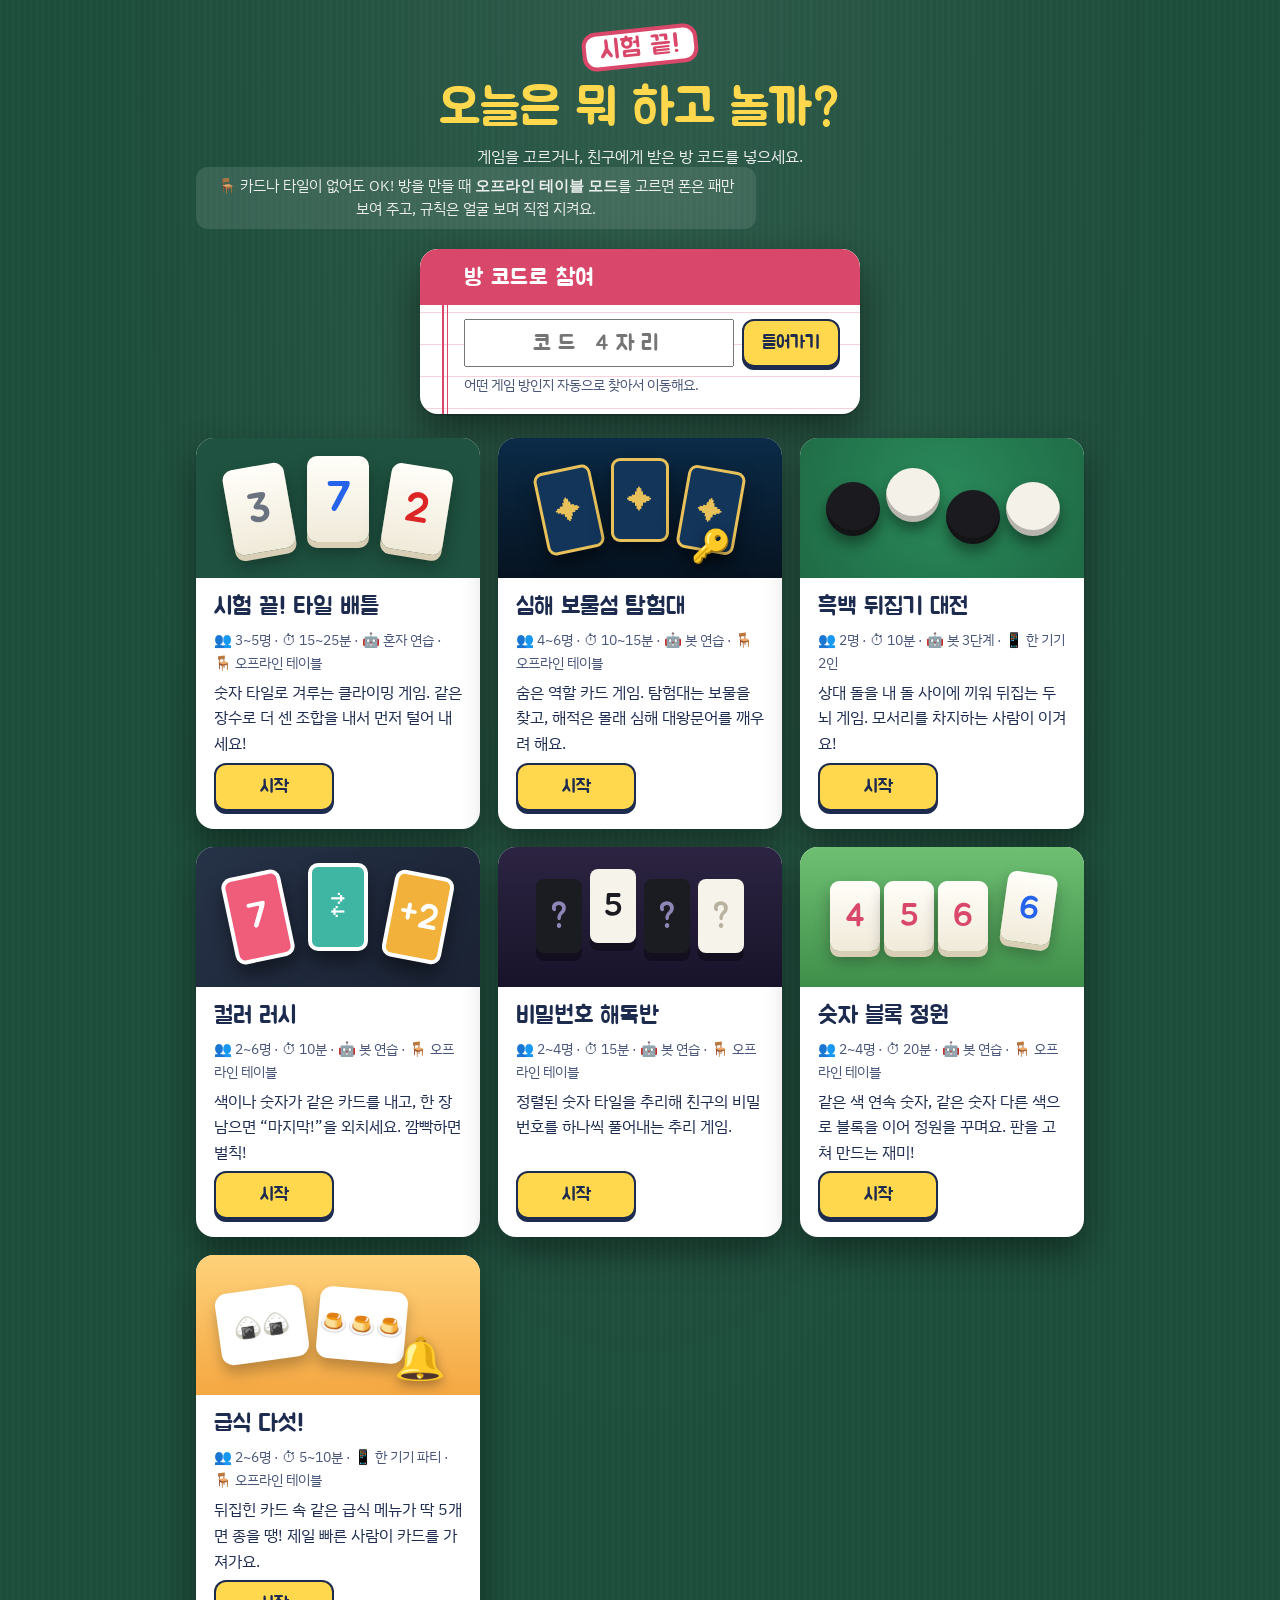
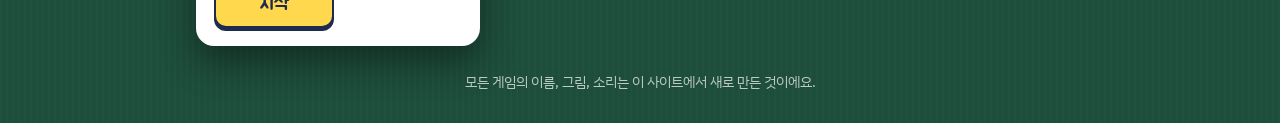
==== commit a6ec10a8: "허브에 새 게임 5개 카드, README 갱신, 전체 테스트 도구 Co-Authored-By: Claude Opus 5.5 <noreply@anthropic.com>" ====
--- a/index.html
+++ b/index.html
@@ -18,6 +18,7 @@
       <span class="stamp">시험 끝!</span>
       <h1>오늘은 뭐 하고 놀까?</h1>
       <p>게임을 고르거나, 친구에게 받은 방 코드를 넣으세요.</p>
+      <p class="hub-tip">🪑 카드나 타일이 없어도 OK! 방을 만들 때 <b>오프라인 테이블 모드</b>를 고르면 폰은 패만 보여 주고, 규칙은 얼굴 보며 직접 지켜요.</p>
     </header>
 
     <section class="sheet join-sheet" aria-labelledby="join-title">
@@ -36,7 +37,7 @@
         </div>
         <div class="body">
           <h2>시험 끝! 타일 배틀</h2>
-          <p class="meta">👥 3~5명 · ⏱ 15~25분 · 🤖 혼자 연습 가능</p>
+          <p class="meta">👥 3~5명 · ⏱ 15~25분 · 🤖 혼자 연습 · 🪑 오프라인 테이블</p>
           <p>숫자 타일로 겨루는 클라이밍 게임. 같은 장수로 더 센 조합을 내서 먼저 털어 내세요!</p>
           <a class="btn primary" href="./games/tile-battle/">시작</a>
         </div>
@@ -47,9 +48,64 @@
         </div>
         <div class="body">
           <h2>심해 보물섬 탐험대</h2>
-          <p class="meta">👥 4~6명 · ⏱ 10~15분 · 🌐 온라인 방</p>
+          <p class="meta">👥 4~6명 · ⏱ 10~15분 · 🤖 봇 연습 · 🪑 오프라인 테이블</p>
           <p>숨은 역할 카드 게임. 탐험대는 보물을 찾고, 해적은 몰래 심해 대왕문어를 깨우려 해요.</p>
           <a class="btn primary" href="./games/deep-sea/">시작</a>
+        </div>
+      </article>
+      <article class="game-card flip">
+        <div class="art" aria-hidden="true">
+          <span class="d d1"></span><span class="d d2"></span><span class="d d3"></span><span class="d d4"></span>
+        </div>
+        <div class="body">
+          <h2>흑백 뒤집기 대전</h2>
+          <p class="meta">👥 2명 · ⏱ 10분 · 🤖 봇 3단계 · 📱 한 기기 2인</p>
+          <p>상대 돌을 내 돌 사이에 끼워 뒤집는 두뇌 게임. 모서리를 차지하는 사람이 이겨요!</p>
+          <a class="btn primary" href="./games/flip-duel/">시작</a>
+        </div>
+      </article>
+      <article class="game-card rush">
+        <div class="art" aria-hidden="true">
+          <span class="k k1">7</span><span class="k k2">⇄</span><span class="k k3">+2</span>
+        </div>
+        <div class="body">
+          <h2>컬러 러시</h2>
+          <p class="meta">👥 2~6명 · ⏱ 10분 · 🤖 봇 연습 · 🪑 오프라인 테이블</p>
+          <p>색이나 숫자가 같은 카드를 내고, 한 장 남으면 “마지막!”을 외치세요. 깜빡하면 벌칙!</p>
+          <a class="btn primary" href="./games/color-rush/">시작</a>
+        </div>
+      </article>
+      <article class="game-card code">
+        <div class="art" aria-hidden="true">
+          <span class="b b1">?</span><span class="b b2">5</span><span class="b b3">?</span><span class="b b4">?</span>
+        </div>
+        <div class="body">
+          <h2>비밀번호 해독반</h2>
+          <p class="meta">👥 2~4명 · ⏱ 15분 · 🤖 봇 연습 · 🪑 오프라인 테이블</p>
+          <p>정렬된 숫자 타일을 추리해 친구의 비밀번호를 하나씩 풀어내는 추리 게임.</p>
+          <a class="btn primary" href="./games/code-breaker/">시작</a>
+        </div>
+      </article>
+      <article class="game-card garden">
+        <div class="art" aria-hidden="true">
+          <span class="g g1">4</span><span class="g g2">5</span><span class="g g3">6</span><span class="g g4">6</span>
+        </div>
+        <div class="body">
+          <h2>숫자 블록 정원</h2>
+          <p class="meta">👥 2~4명 · ⏱ 20분 · 🤖 봇 연습 · 🪑 오프라인 테이블</p>
+          <p>같은 색 연속 숫자, 같은 숫자 다른 색으로 블록을 이어 정원을 꾸며요. 판을 고쳐 만드는 재미!</p>
+          <a class="btn primary" href="./games/number-garden/">시작</a>
+        </div>
+      </article>
+      <article class="game-card lunch">
+        <div class="art" aria-hidden="true">
+          <span class="f f1">🍙🍙</span><span class="f f2">🍮🍮🍮</span><span class="bell">🔔</span>
+        </div>
+        <div class="body">
+          <h2>급식 다섯!</h2>
+          <p class="meta">👥 2~6명 · ⏱ 5~10분 · 📱 한 기기 파티 · 🪑 오프라인 테이블</p>
+          <p>뒤집힌 카드 속 같은 급식 메뉴가 딱 5개면 종을 땡! 제일 빠른 사람이 카드를 가져가요.</p>
+          <a class="btn primary" href="./games/lunch-five/">시작</a>
         </div>
       </article>
     </section>
--- a/shared/ui-core.css
+++ b/shared/ui-core.css
@@ -333,3 +333,7 @@
 @media (prefers-reduced-motion: reduce) {
   *, *::before, *::after { animation-duration: .01ms !important; animation-iteration-count: 1 !important; transition-duration: .01ms !important; }
 }
+
+/* ---------- 튜토리얼 말풍선 아래로 ---------- */
+.tut-bubble.at-bottom { top: auto; bottom: calc(12px + var(--safe-b)); }
+
--- a/hub.css
+++ b/hub.css
@@ -62,3 +62,46 @@
 .sea .key { position: absolute; right: 18%; bottom: 12px; font-size: 2rem; filter: drop-shadow(0 4px 6px rgba(0,0,0,.5)); }
 
 .hub-foot { text-align: center; margin-top: 26px; opacity: 0.7; font-size: 0.85rem; }
+
+.hub-tip { margin: 10px auto 0; max-width: 560px; padding: 8px 14px; border-radius: 12px; background: rgba(255,255,255,.12); font-size: 0.92rem; line-height: 1.55; }
+
+/* 흑백 뒤집기 그림 */
+.flip .art { background: radial-gradient(circle at 50% 40%, #2a8a5a, #1f6b46); }
+.flip .d { position: absolute; top: 44px; width: 54px; height: 54px; border-radius: 50%; box-shadow: inset 0 -6px 0 rgba(0,0,0,.25), 0 8px 14px rgba(0,0,0,.4); }
+.flip .d1 { left: calc(50% - 116px); background: #1a1a1f; }
+.flip .d2 { left: calc(50% - 56px); background: #f4f1e8; top: 30px; }
+.flip .d3 { left: calc(50% + 4px); background: #1a1a1f; top: 52px; }
+.flip .d4 { left: calc(50% + 64px); background: #f4f1e8; animation: flipd 2.4s ease-in-out infinite; }
+@keyframes flipd { 0%, 40% { background: #f4f1e8; transform: scaleX(1); } 50% { transform: scaleX(0.05); } 60%, 100% { background: #1a1a1f; transform: scaleX(1); } }
+
+/* 컬러 러시 그림 */
+.rush .art { background: linear-gradient(135deg, #263247, #1a2233); }
+.rush .k { position: absolute; top: 26px; width: 60px; height: 88px; border-radius: 10px; display: grid; place-items: center; font-family: var(--display); font-size: 2.2rem; color: #fff; border: 4px solid #fff; box-shadow: 0 10px 18px rgba(0,0,0,.45); }
+.rush .k1 { left: calc(50% - 110px); background: #ef5d7a; transform: rotate(-12deg); }
+.rush .k2 { left: calc(50% - 30px); background: #3fb5a3; top: 16px; }
+.rush .k3 { left: calc(50% + 50px); background: #f2b13b; transform: rotate(11deg); }
+
+/* 비밀번호 해독반 그림 */
+.code .art { background: linear-gradient(#2c2442, #18132a); }
+.code .b { position: absolute; top: 32px; width: 46px; height: 74px; border-radius: 8px; display: grid; place-items: center; font-family: var(--display); font-size: 2rem; box-shadow: 0 8px 0 rgba(0,0,0,.35); }
+.code .b1 { left: calc(50% - 104px); background: #1b1b22; color: #8f86b8; }
+.code .b2 { left: calc(50% - 50px); background: #f6f3ea; color: #1b1b22; top: 22px; }
+.code .b3 { left: calc(50% + 4px); background: #1b1b22; color: #8f86b8; }
+.code .b4 { left: calc(50% + 58px); background: #f6f3ea; color: #b9b2a0; }
+
+/* 숫자 블록 정원 그림 */
+.garden .art { background: linear-gradient(#6fbf73, #3f8f4a); }
+.garden .g { position: absolute; top: 34px; width: 50px; height: 70px; border-radius: 9px; display: grid; place-items: center; background: linear-gradient(#fffef9, #f0ead9); font-family: var(--display); font-size: 2rem; box-shadow: 0 6px 0 #d9cfb6, 0 10px 16px rgba(0,0,0,.3); }
+.garden .g1 { left: calc(50% - 112px); color: #d9486a; }
+.garden .g2 { left: calc(50% - 58px); color: #d9486a; }
+.garden .g3 { left: calc(50% - 4px); color: #d9486a; }
+.garden .g4 { left: calc(50% + 62px); color: #2563eb; transform: rotate(8deg); top: 26px; }
+
+/* 급식 다섯 그림 */
+.lunch .art { background: linear-gradient(#ffd27a, #f5a742); }
+.lunch .f { position: absolute; top: 34px; width: 88px; height: 72px; border-radius: 12px; background: #fff; display: grid; place-items: center; font-size: 1.4rem; box-shadow: 0 8px 14px rgba(0,0,0,.25); }
+.lunch .f1 { left: calc(50% - 120px); transform: rotate(-8deg); }
+.lunch .f2 { left: calc(50% - 20px); transform: rotate(5deg); }
+.lunch .bell { position: absolute; right: 12%; bottom: 10px; font-size: 2.6rem; filter: drop-shadow(0 4px 6px rgba(0,0,0,.35)); animation: ring 1.8s ease-in-out infinite; }
+@keyframes ring { 0%, 70%, 100% { transform: rotate(0); } 75% { transform: rotate(-18deg); } 85% { transform: rotate(16deg); } 92% { transform: rotate(-8deg); } }
+@media (prefers-reduced-motion: reduce) { .flip .d4, .lunch .bell { animation: none; } }
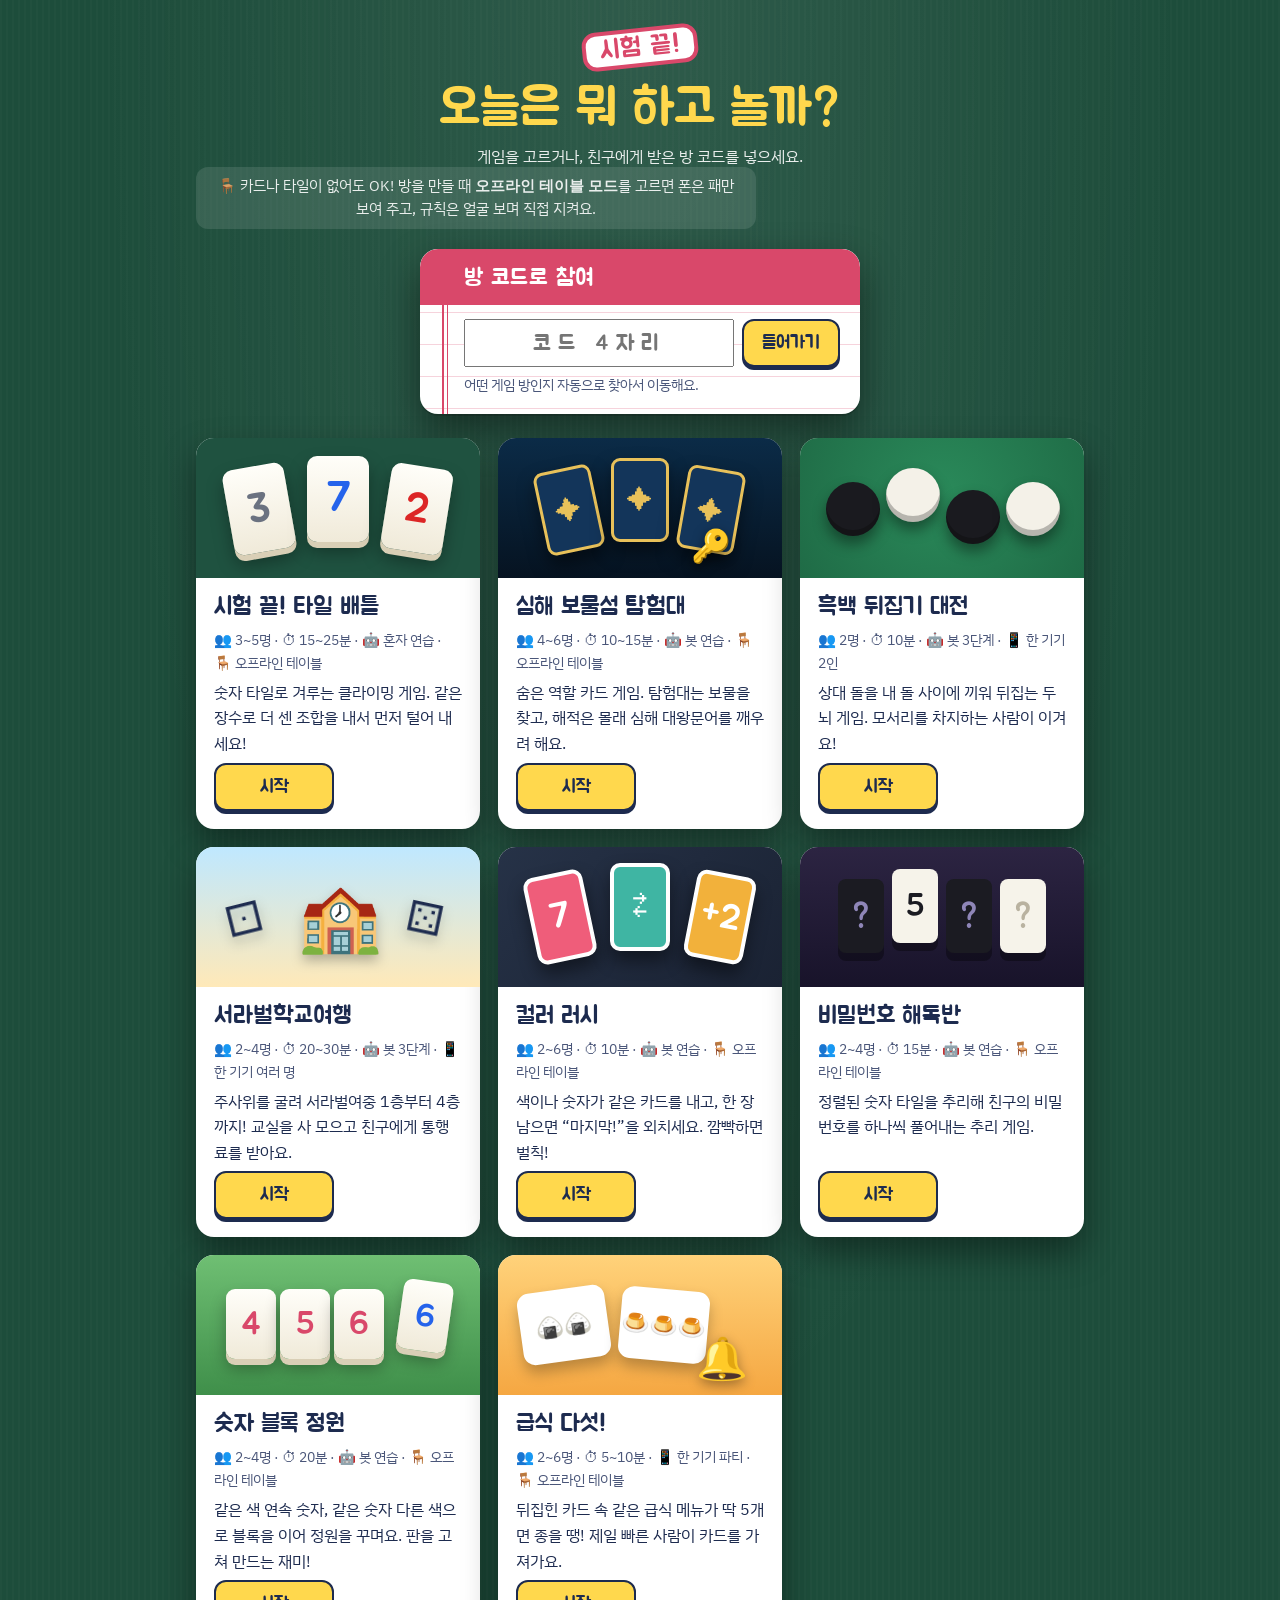
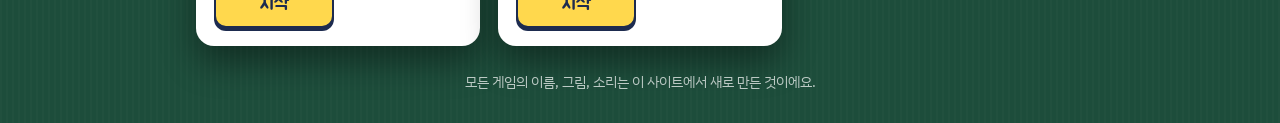
==== commit 63023fb1: "새 게임: 서라벌학교여행 — 서라벌여중 1~4층 실로 만든 주사위 땅따먹기 보드게임 - 40칸(교문·숙직실·복지실·엘리베이터 + 1~4층 실, 명소 4곳, 행운 쪽지 18종) - " ====
--- a/index.html
+++ b/index.html
@@ -64,6 +64,17 @@
           <a class="btn primary" href="./games/flip-duel/">시작</a>
         </div>
       </article>
+      <article class="game-card trip">
+        <div class="art" aria-hidden="true">
+          <span class="s s1">🏫</span><span class="s s2">⚀</span><span class="s s3">⚄</span>
+        </div>
+        <div class="body">
+          <h2>서라벌학교여행</h2>
+          <p class="meta">👥 2~4명 · ⏱ 20~30분 · 🤖 봇 3단계 · 📱 한 기기 여러 명</p>
+          <p>주사위를 굴려 서라벌여중 1층부터 4층까지! 교실을 사 모으고 친구에게 통행료를 받아요.</p>
+          <a class="btn primary" href="./games/school-trip/">시작</a>
+        </div>
+      </article>
       <article class="game-card rush">
         <div class="art" aria-hidden="true">
           <span class="k k1">7</span><span class="k k2">⇄</span><span class="k k3">+2</span>
--- a/hub.css
+++ b/hub.css
@@ -105,3 +105,11 @@
 .lunch .bell { position: absolute; right: 12%; bottom: 10px; font-size: 2.6rem; filter: drop-shadow(0 4px 6px rgba(0,0,0,.35)); animation: ring 1.8s ease-in-out infinite; }
 @keyframes ring { 0%, 70%, 100% { transform: rotate(0); } 75% { transform: rotate(-18deg); } 85% { transform: rotate(16deg); } 92% { transform: rotate(-8deg); } }
 @media (prefers-reduced-motion: reduce) { .flip .d4, .lunch .bell { animation: none; } }
+
+/* 서라벌학교여행 */
+.trip .art { background: linear-gradient(#bfe8ff, #ffe9b8); }
+.trip .s { position: absolute; top: 34px; font-size: 3.4rem; filter: drop-shadow(0 6px 6px rgba(0,0,0,.25)); }
+.trip .s1 { left: calc(50% - 40px); font-size: 4.2rem; top: 24px; }
+.trip .s2 { left: calc(50% - 120px); transform: rotate(-14deg); animation: tripd 1.6s ease-in-out infinite; }
+.trip .s3 { left: calc(50% + 62px); transform: rotate(12deg); animation: tripd 1.6s ease-in-out .3s infinite; }
+@keyframes tripd { 50% { margin-top: -10px; } }
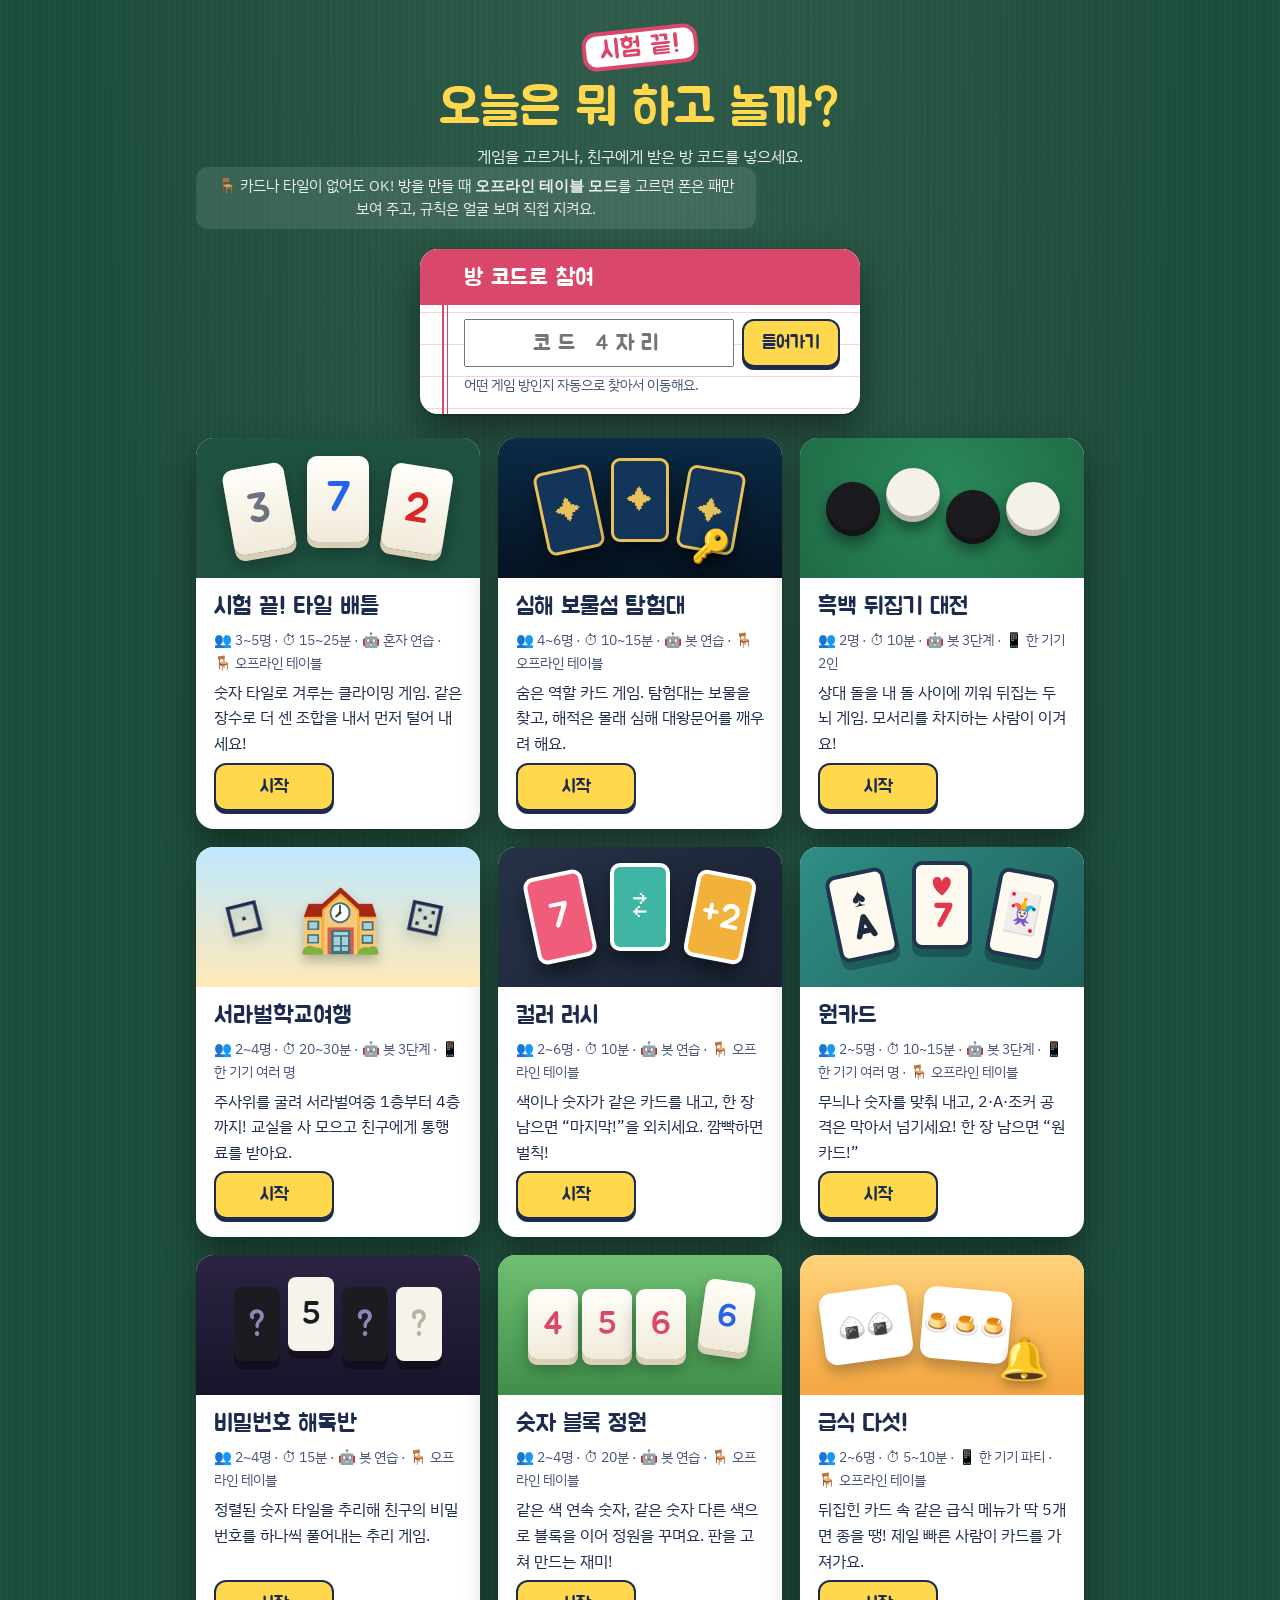
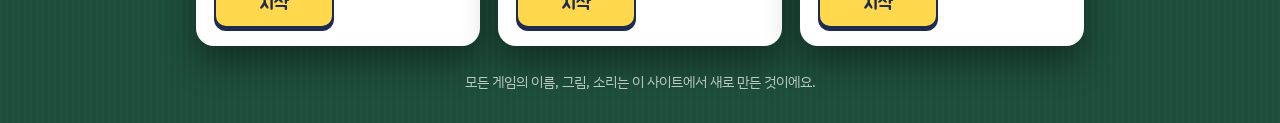
==== commit 40861915: "새 게임: 원카드 — 트럼프 카드 공격·방어 손패 털기 (봇 연습·한 기기·온라인·오프라인 테이블) Co-Authored-By: Claude Opus 5.5 <noreply@ant" ====
--- a/index.html
+++ b/index.html
@@ -86,6 +86,17 @@
           <a class="btn primary" href="./games/color-rush/">시작</a>
         </div>
       </article>
+      <article class="game-card onecard">
+        <div class="art" aria-hidden="true">
+          <span class="t t1">♠<b>A</b></span><span class="t t2 red">♥<b>7</b></span><span class="t t3">🃏</span>
+        </div>
+        <div class="body">
+          <h2>원카드</h2>
+          <p class="meta">👥 2~5명 · ⏱ 10~15분 · 🤖 봇 3단계 · 📱 한 기기 여러 명 · 🪑 오프라인 테이블</p>
+          <p>무늬나 숫자를 맞춰 내고, 2·A·조커 공격은 막아서 넘기세요! 한 장 남으면 “원카드!”</p>
+          <a class="btn primary" href="./games/one-card/">시작</a>
+        </div>
+      </article>
       <article class="game-card code">
         <div class="art" aria-hidden="true">
           <span class="b b1">?</span><span class="b b2">5</span><span class="b b3">?</span><span class="b b4">?</span>
--- a/hub.css
+++ b/hub.css
@@ -80,6 +80,13 @@
 .rush .k1 { left: calc(50% - 110px); background: #ef5d7a; transform: rotate(-12deg); }
 .rush .k2 { left: calc(50% - 30px); background: #3fb5a3; top: 16px; }
 .rush .k3 { left: calc(50% + 50px); background: #f2b13b; transform: rotate(11deg); }
+.onecard .art { background: linear-gradient(135deg, #2f8f86, #1f5f5a); }
+.onecard .t { position: absolute; top: 24px; width: 60px; height: 88px; border-radius: 10px; display: grid; place-items: center; align-content: center; font-family: var(--display); font-size: 1.6rem; line-height: 1; color: #1f2a3a; background: #fffaf0; border: 4px solid #1f3550; box-shadow: 0 8px 0 rgba(0,0,0,.25); }
+.onecard .t b { font-size: 2rem; }
+.onecard .t.red { color: #e2384d; }
+.onecard .t1 { left: calc(50% - 110px); transform: rotate(-12deg); }
+.onecard .t2 { left: calc(50% - 30px); top: 14px; }
+.onecard .t3 { left: calc(50% + 50px); transform: rotate(11deg); font-size: 2.4rem; }
 
 /* 비밀번호 해독반 그림 */
 .code .art { background: linear-gradient(#2c2442, #18132a); }
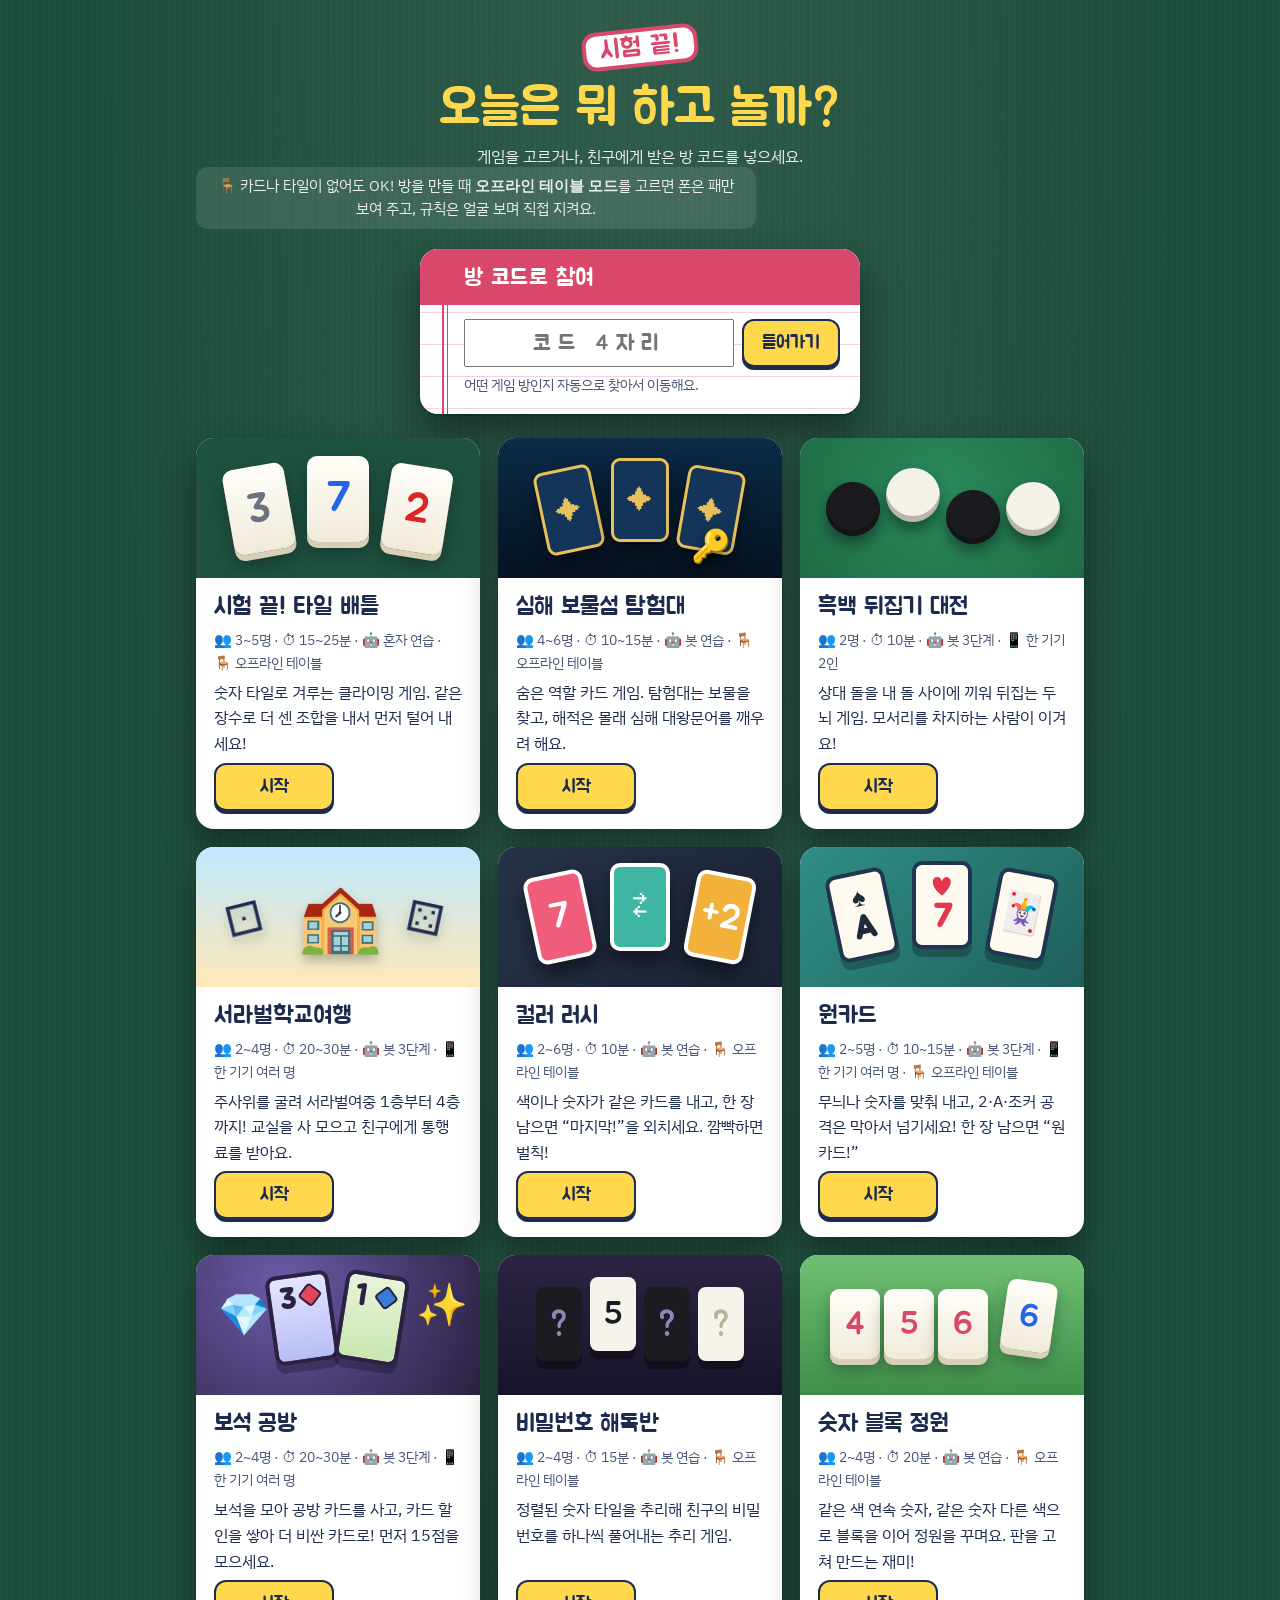
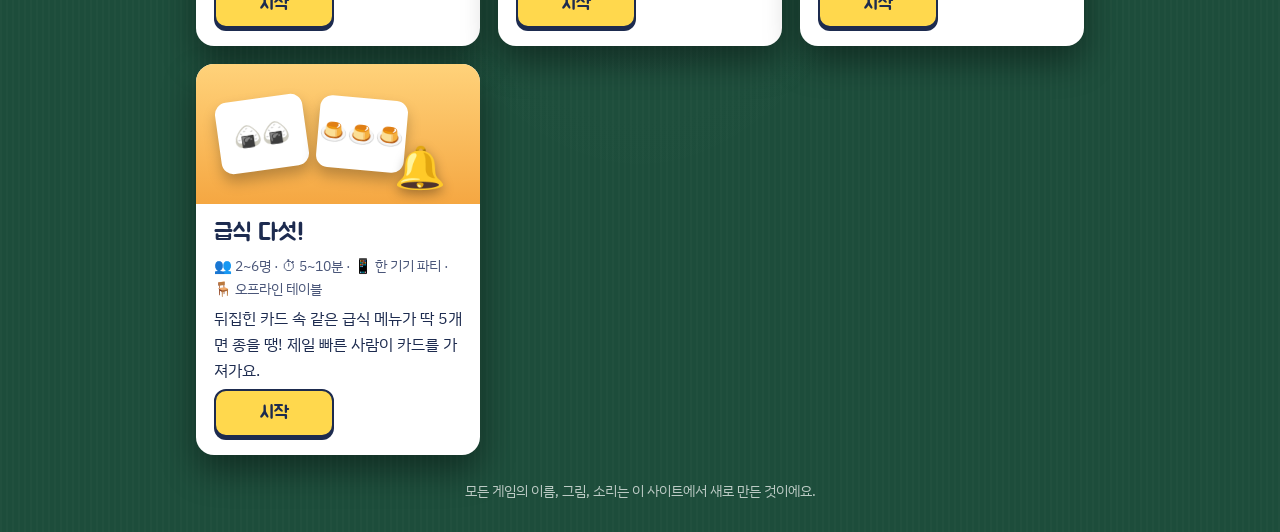
==== commit 54982268: "새 게임: 보석 공방 — 보석 모아 카드 사고 할인 쌓아 15점 (봇 연습·한 기기·온라인) Co-Authored-By: Claude Opus 5.5 <noreply@anthrop" ====
--- a/index.html
+++ b/index.html
@@ -97,6 +97,17 @@
           <a class="btn primary" href="./games/one-card/">시작</a>
         </div>
       </article>
+      <article class="game-card gem">
+        <div class="art" aria-hidden="true">
+          <span class="g g1">💎</span><span class="c c1"><b>3</b><i class="r"></i></span><span class="c c2"><b>1</b><i class="b"></i></span><span class="g g2">✨</span>
+        </div>
+        <div class="body">
+          <h2>보석 공방</h2>
+          <p class="meta">👥 2~4명 · ⏱ 20~30분 · 🤖 봇 3단계 · 📱 한 기기 여러 명</p>
+          <p>보석을 모아 공방 카드를 사고, 카드 할인을 쌓아 더 비싼 카드로! 먼저 15점을 모으세요.</p>
+          <a class="btn primary" href="./games/gem-workshop/">시작</a>
+        </div>
+      </article>
       <article class="game-card code">
         <div class="art" aria-hidden="true">
           <span class="b b1">?</span><span class="b b2">5</span><span class="b b3">?</span><span class="b b4">?</span>
--- a/hub.css
+++ b/hub.css
@@ -80,6 +80,15 @@
 .rush .k1 { left: calc(50% - 110px); background: #ef5d7a; transform: rotate(-12deg); }
 .rush .k2 { left: calc(50% - 30px); background: #3fb5a3; top: 16px; }
 .rush .k3 { left: calc(50% + 50px); background: #f2b13b; transform: rotate(11deg); }
+.gem .art { background: radial-gradient(circle at 30% 20%, #6b5aa8, #2a2140); }
+.gem .g { position: absolute; font-size: 2.6rem; top: 30px; }
+.gem .g1 { left: calc(50% - 120px); } .gem .g2 { left: calc(50% + 78px); top: 20px; }
+.gem .c { position: absolute; top: 18px; width: 64px; height: 90px; border-radius: 10px; border: 4px solid #2b2140; box-shadow: 0 8px 0 rgba(0,0,0,.25); font-family: var(--display); }
+.gem .c b { position: absolute; left: 8px; top: 4px; font-size: 1.8rem; color: #2b2140; }
+.gem .c i { position: absolute; right: 8px; top: 10px; width: 18px; height: 18px; transform: rotate(45deg); border: 2px solid #2b2140; border-radius: 4px; }
+.gem .c i.r { background: #e0475b; } .gem .c i.b { background: #3a7bd5; }
+.gem .c1 { left: calc(50% - 68px); background: linear-gradient(#e3e5ff, #b8bdf5); transform: rotate(-8deg); }
+.gem .c2 { left: calc(50% + 2px); background: linear-gradient(#e6f4d8, #c9e6b0); transform: rotate(9deg); }
 .onecard .art { background: linear-gradient(135deg, #2f8f86, #1f5f5a); }
 .onecard .t { position: absolute; top: 24px; width: 60px; height: 88px; border-radius: 10px; display: grid; place-items: center; align-content: center; font-family: var(--display); font-size: 1.6rem; line-height: 1; color: #1f2a3a; background: #fffaf0; border: 4px solid #1f3550; box-shadow: 0 8px 0 rgba(0,0,0,.25); }
 .onecard .t b { font-size: 2rem; }
